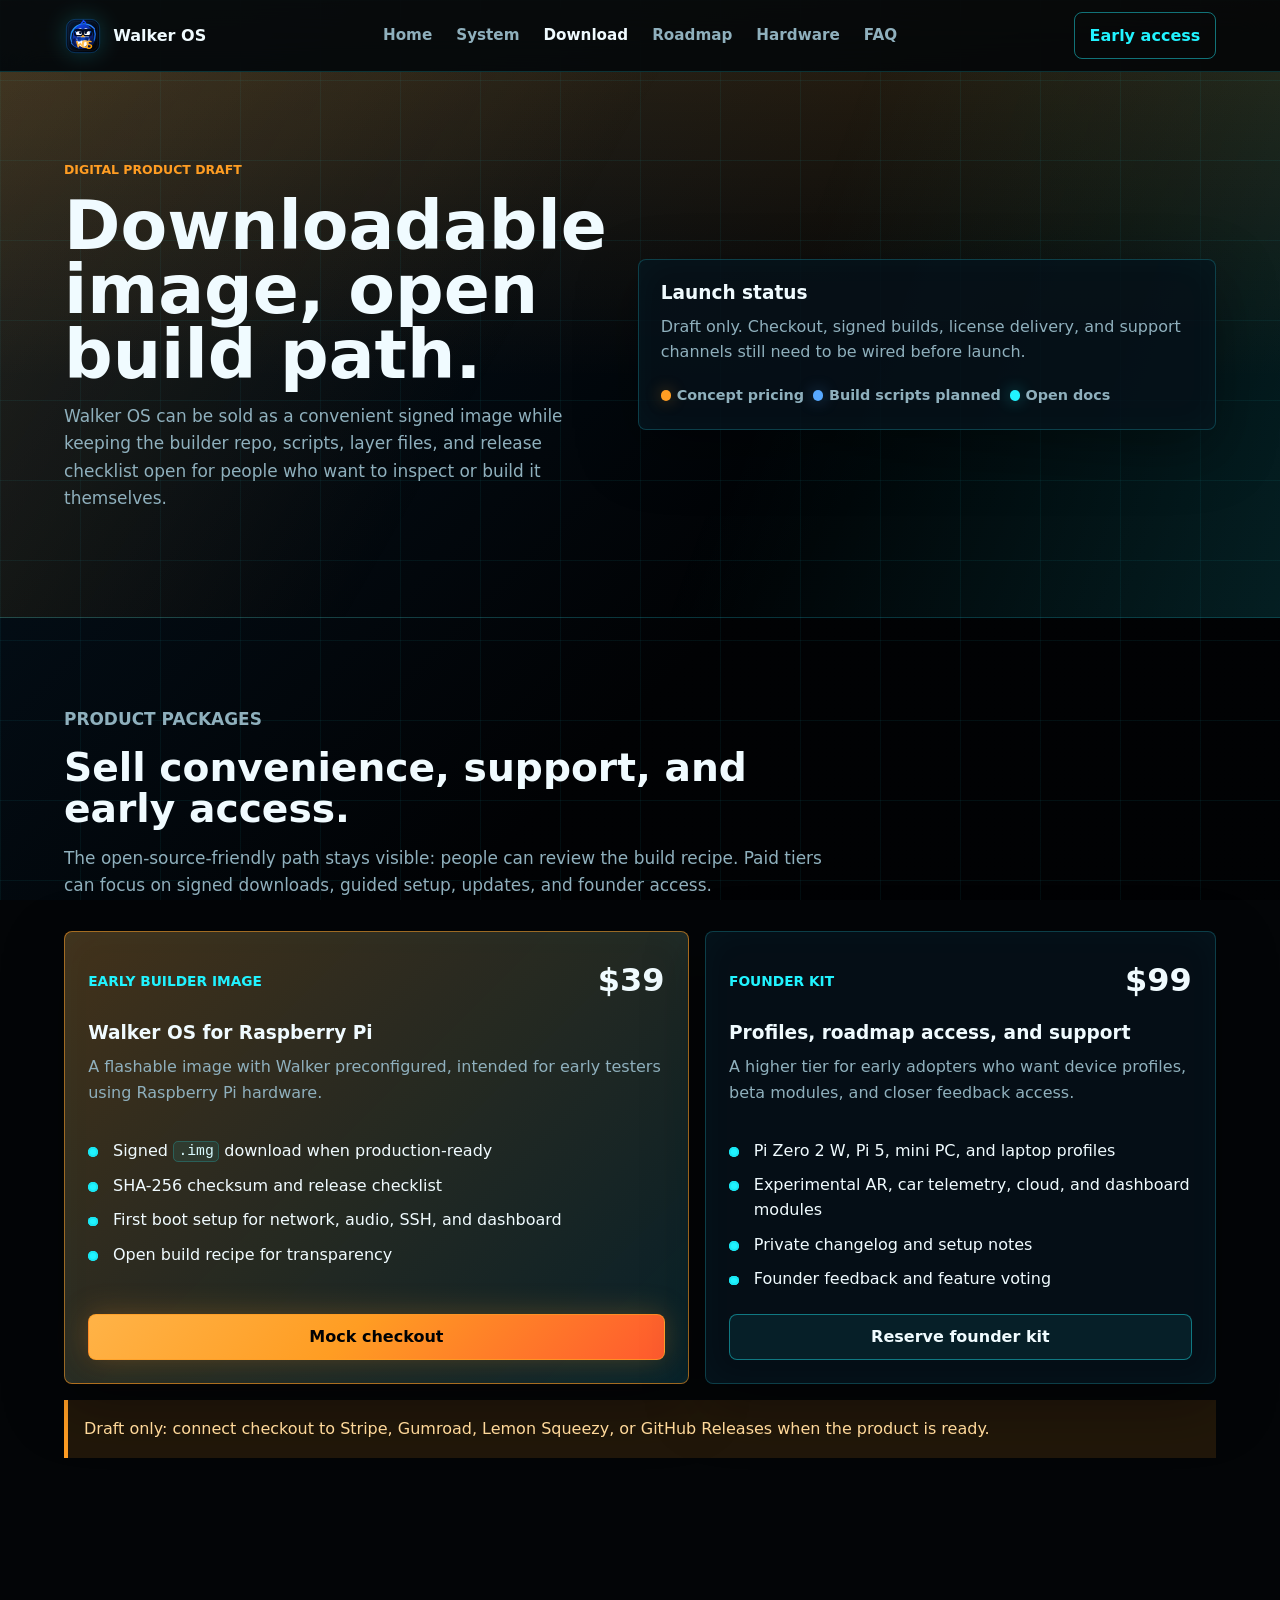
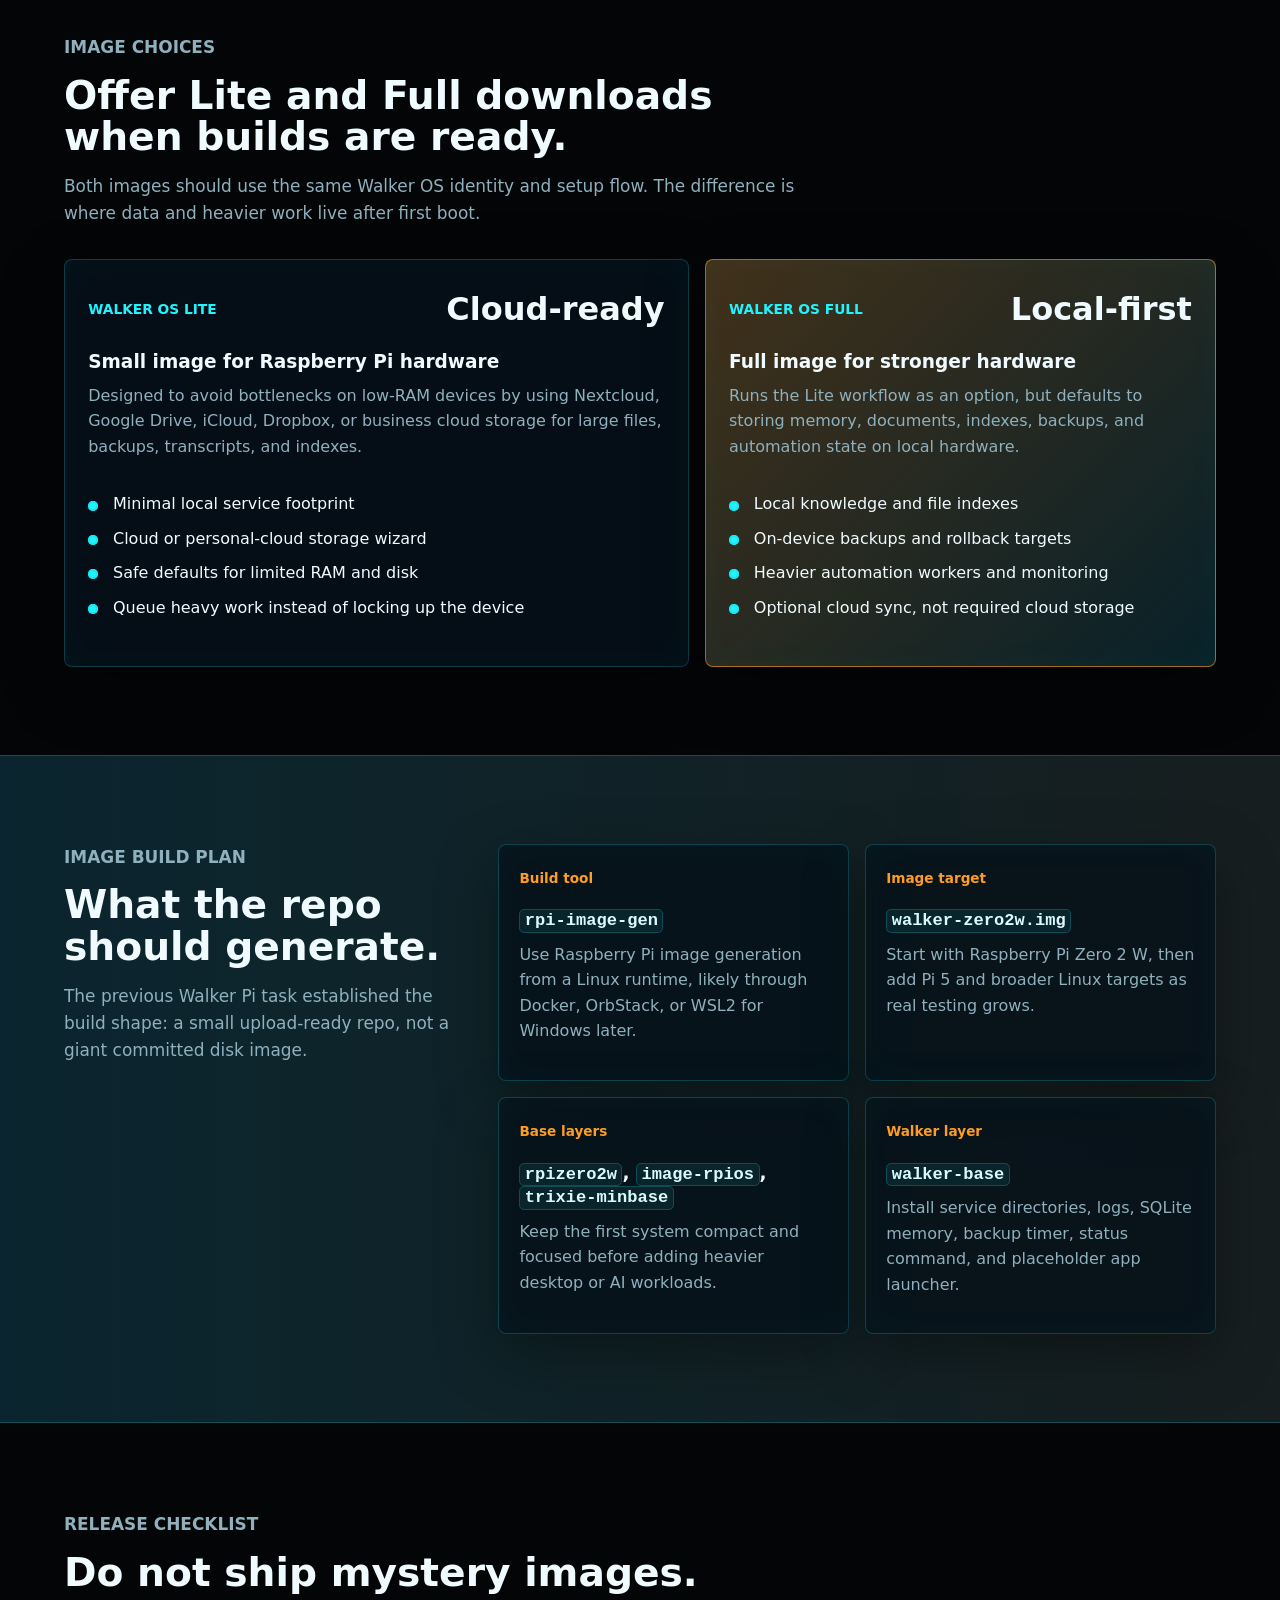
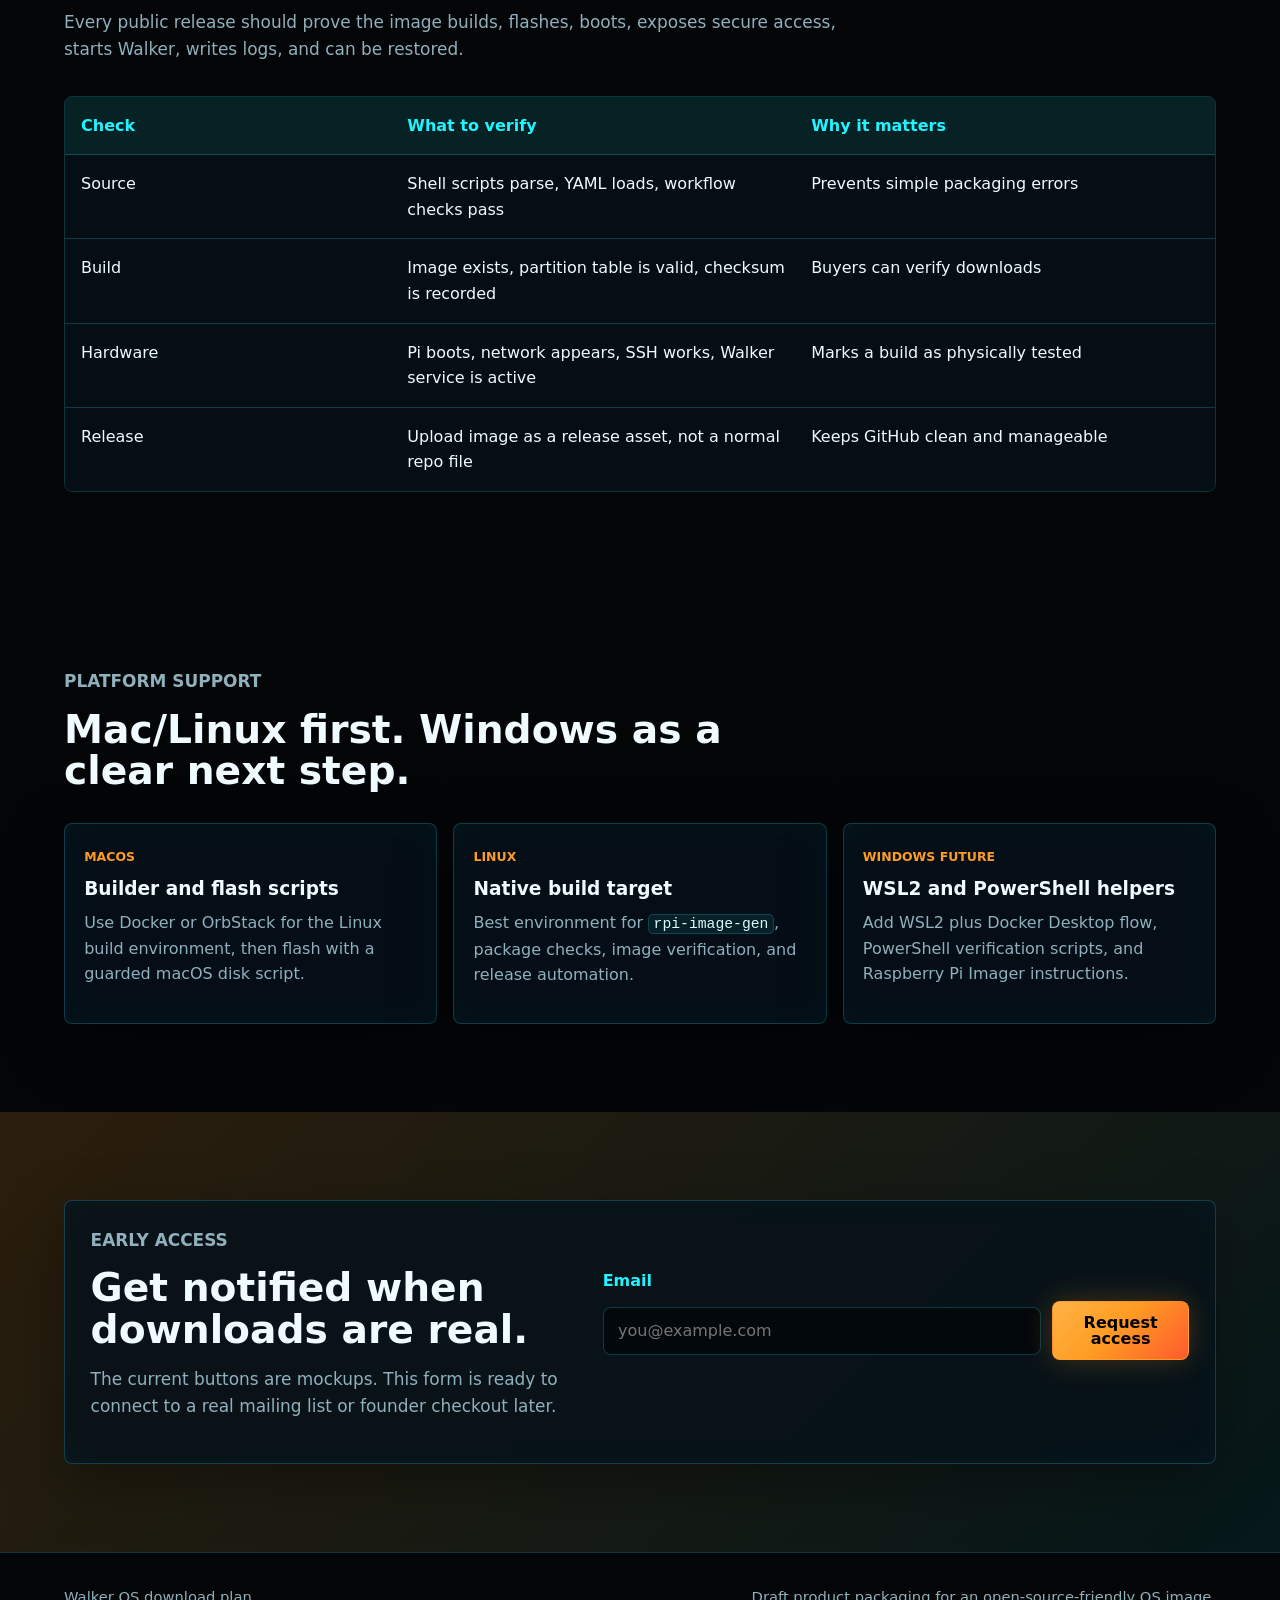
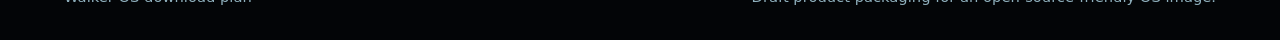
==== download.html @ 1a332204 "Add files via upload" ====
<!doctype html>
<html lang="en">
  <head>
    <meta charset="utf-8">
    <meta name="viewport" content="width=device-width, initial-scale=1">
    <title>Download Walker OS | Image and Release Plan</title>
    <meta
      name="description"
      content="Walker OS download plan for an open-source-friendly Raspberry Pi image with build scripts, checksums, release checklist, and optional paid convenience bundles."
    >
    <link rel="icon" type="image/svg+xml" href="./favicon.svg">
    <link rel="stylesheet" href="./styles.css">
  </head>
  <body>
    <a class="skip-link" href="#main">Skip to content</a>

    <header class="site-header" aria-label="Primary navigation">
      <a class="brand" href="./index.html" aria-label="Walker OS home">
        <img class="brand-icon" src="./assets/wos-icon-core.svg" alt="" aria-hidden="true">
        <span>Walker OS</span>
      </a>
      <nav class="nav-links" aria-label="Site pages">
        <a href="./index.html">Home</a>
        <a href="./system.html">System</a>
        <a class="is-current" href="./download.html">Download</a>
        <a href="./roadmap.html">Roadmap</a>
        <a href="./hardware.html">Hardware</a>
        <a href="./faq.html">FAQ</a>
      </nav>
      <a class="header-action" href="#early-access">Early access</a>
    </header>

    <main id="main">
      <section class="page-hero compact section-band">
        <div>
          <p class="eyebrow">Digital product draft</p>
          <h1>Downloadable image, open build path.</h1>
          <p class="hero-text">
            Walker OS can be sold as a convenient signed image while keeping the builder repo,
            scripts, layer files, and release checklist open for people who want to inspect or build it themselves.
          </p>
        </div>
        <div class="page-panel">
          <h3>Launch status</h3>
          <p>
            Draft only. Checkout, signed builds, license delivery, and support channels still need to be wired before launch.
          </p>
          <div class="page-kicker">
            <span class="status-dot warn">Concept pricing</span>
            <span class="status-dot future">Build scripts planned</span>
            <span class="status-dot">Open docs</span>
          </div>
        </div>
      </section>

      <section class="section">
        <div class="section-heading">
          <p class="eyebrow">Product packages</p>
          <h2>Sell convenience, support, and early access.</h2>
          <p>
            The open-source-friendly path stays visible: people can review the build recipe.
            Paid tiers can focus on signed downloads, guided setup, updates, and founder access.
          </p>
        </div>
        <div class="product-layout">
          <article class="product-card featured">
            <div class="product-topline">
              <span>Early Builder Image</span>
              <strong>$39</strong>
            </div>
            <h3>Walker OS for Raspberry Pi</h3>
            <p>
              A flashable image with Walker preconfigured, intended for early testers using Raspberry Pi hardware.
            </p>
            <ul class="check-list">
              <li>Signed <code>.img</code> download when production-ready</li>
              <li>SHA-256 checksum and release checklist</li>
              <li>First boot setup for network, audio, SSH, and dashboard</li>
              <li>Open build recipe for transparency</li>
            </ul>
            <button class="button button-primary js-checkout" type="button">Mock checkout</button>
          </article>
          <article class="product-card">
            <div class="product-topline">
              <span>Founder Kit</span>
              <strong>$99</strong>
            </div>
            <h3>Profiles, roadmap access, and support</h3>
            <p>
              A higher tier for early adopters who want device profiles, beta modules, and closer feedback access.
            </p>
            <ul class="check-list">
              <li>Pi Zero 2 W, Pi 5, mini PC, and laptop profiles</li>
              <li>Experimental AR, car telemetry, cloud, and dashboard modules</li>
              <li>Private changelog and setup notes</li>
              <li>Founder feedback and feature voting</li>
            </ul>
            <button class="button button-secondary js-checkout" type="button">Reserve founder kit</button>
          </article>
        </div>
        <p class="notice" role="status" id="checkoutStatus">
          Draft only: connect checkout to Stripe, Gumroad, Lemon Squeezy, or GitHub Releases when the product is ready.
        </p>
      </section>

      <section class="section">
        <div class="section-heading">
          <p class="eyebrow">Image choices</p>
          <h2>Offer Lite and Full downloads when builds are ready.</h2>
          <p>
            Both images should use the same Walker OS identity and setup flow. The difference is where data and
            heavier work live after first boot.
          </p>
        </div>
        <div class="product-layout">
          <article class="product-card">
            <div class="product-topline">
              <span>Walker OS Lite</span>
              <strong>Cloud-ready</strong>
            </div>
            <h3>Small image for Raspberry Pi hardware</h3>
            <p>
              Designed to avoid bottlenecks on low-RAM devices by using Nextcloud, Google Drive, iCloud, Dropbox,
              or business cloud storage for large files, backups, transcripts, and indexes.
            </p>
            <ul class="check-list">
              <li>Minimal local service footprint</li>
              <li>Cloud or personal-cloud storage wizard</li>
              <li>Safe defaults for limited RAM and disk</li>
              <li>Queue heavy work instead of locking up the device</li>
            </ul>
          </article>
          <article class="product-card featured">
            <div class="product-topline">
              <span>Walker OS Full</span>
              <strong>Local-first</strong>
            </div>
            <h3>Full image for stronger hardware</h3>
            <p>
              Runs the Lite workflow as an option, but defaults to storing memory, documents, indexes, backups,
              and automation state on local hardware.
            </p>
            <ul class="check-list">
              <li>Local knowledge and file indexes</li>
              <li>On-device backups and rollback targets</li>
              <li>Heavier automation workers and monitoring</li>
              <li>Optional cloud sync, not required cloud storage</li>
            </ul>
          </article>
        </div>
      </section>

      <section class="section section-split">
        <div class="section-heading compact">
          <p class="eyebrow">Image build plan</p>
          <h2>What the repo should generate.</h2>
          <p>
            The previous Walker Pi task established the build shape: a small upload-ready repo,
            not a giant committed disk image.
          </p>
        </div>
        <div class="feature-grid">
          <article class="feature-card">
            <span class="feature-number">Build tool</span>
            <h3><code>rpi-image-gen</code></h3>
            <p>Use Raspberry Pi image generation from a Linux runtime, likely through Docker, OrbStack, or WSL2 for Windows later.</p>
          </article>
          <article class="feature-card">
            <span class="feature-number">Image target</span>
            <h3><code>walker-zero2w.img</code></h3>
            <p>Start with Raspberry Pi Zero 2 W, then add Pi 5 and broader Linux targets as real testing grows.</p>
          </article>
          <article class="feature-card">
            <span class="feature-number">Base layers</span>
            <h3><code>rpizero2w</code>, <code>image-rpios</code>, <code>trixie-minbase</code></h3>
            <p>Keep the first system compact and focused before adding heavier desktop or AI workloads.</p>
          </article>
          <article class="feature-card">
            <span class="feature-number">Walker layer</span>
            <h3><code>walker-base</code></h3>
            <p>Install service directories, logs, SQLite memory, backup timer, status command, and placeholder app launcher.</p>
          </article>
        </div>
      </section>

      <section class="section">
        <div class="section-heading">
          <p class="eyebrow">Release checklist</p>
          <h2>Do not ship mystery images.</h2>
          <p>
            Every public release should prove the image builds, flashes, boots, exposes secure access,
            starts Walker, writes logs, and can be restored.
          </p>
        </div>
        <div class="comparison-table" aria-label="Release readiness checklist">
          <div class="comparison-row header">
            <span>Check</span>
            <span>What to verify</span>
            <span>Why it matters</span>
          </div>
          <div class="comparison-row">
            <span>Source</span>
            <span>Shell scripts parse, YAML loads, workflow checks pass</span>
            <span>Prevents simple packaging errors</span>
          </div>
          <div class="comparison-row">
            <span>Build</span>
            <span>Image exists, partition table is valid, checksum is recorded</span>
            <span>Buyers can verify downloads</span>
          </div>
          <div class="comparison-row">
            <span>Hardware</span>
            <span>Pi boots, network appears, SSH works, Walker service is active</span>
            <span>Marks a build as physically tested</span>
          </div>
          <div class="comparison-row">
            <span>Release</span>
            <span>Upload image as a release asset, not a normal repo file</span>
            <span>Keeps GitHub clean and manageable</span>
          </div>
        </div>
      </section>

      <section class="section">
        <div class="section-heading">
          <p class="eyebrow">Platform support</p>
          <h2>Mac/Linux first. Windows as a clear next step.</h2>
        </div>
        <div class="three-column">
          <article class="data-card">
            <span class="meta">macOS</span>
            <h3>Builder and flash scripts</h3>
            <p>Use Docker or OrbStack for the Linux build environment, then flash with a guarded macOS disk script.</p>
          </article>
          <article class="data-card">
            <span class="meta">Linux</span>
            <h3>Native build target</h3>
            <p>Best environment for <code>rpi-image-gen</code>, package checks, image verification, and release automation.</p>
          </article>
          <article class="data-card">
            <span class="meta">Windows future</span>
            <h3>WSL2 and PowerShell helpers</h3>
            <p>Add WSL2 plus Docker Desktop flow, PowerShell verification scripts, and Raspberry Pi Imager instructions.</p>
          </article>
        </div>
      </section>

      <section id="early-access" class="section signup-section">
        <div class="signup-panel">
          <div>
            <p class="eyebrow">Early access</p>
            <h2>Get notified when downloads are real.</h2>
            <p>
              The current buttons are mockups. This form is ready to connect to a real mailing list or founder checkout later.
            </p>
          </div>
          <form class="signup-form" id="signupForm">
            <label for="email">Email</label>
            <div class="form-row">
              <input id="email" name="email" type="email" placeholder="you@example.com" autocomplete="email" required>
              <button class="button button-primary" type="submit">Request access</button>
            </div>
            <p class="form-status" id="formStatus" role="status"></p>
          </form>
        </div>
      </section>
    </main>

    <footer class="site-footer">
      <span>Walker OS download plan</span>
      <span>Draft product packaging for an open-source-friendly OS image.</span>
    </footer>

    <script src="./script.js"></script>
  </body>
</html>
---- styles.css ----
:root {
  --ink: #f0fbff;
  --muted: #8fb0bd;
  --paper: #030507;
  --panel: #07111a;
  --panel-strong: #0b1b25;
  --line: rgba(37, 232, 255, 0.22);
  --forest: #18e6f3;
  --mint: #21f3ff;
  --amber: #ff9d23;
  --coral: #ff5a2e;
  --blue: #57a8ff;
  --void: #010204;
  --shadow: 0 24px 90px rgba(0, 0, 0, 0.55);
  --radius: 8px;
  color-scheme: dark;
}

* {
  box-sizing: border-box;
}

html {
  scroll-behavior: smooth;
}

body {
  margin: 0;
  background: var(--paper);
  color: var(--ink);
  font-family:
    Inter, ui-sans-serif, system-ui, -apple-system, BlinkMacSystemFont, "Segoe UI",
    sans-serif;
  font-size: 16px;
  line-height: 1.6;
}

body::before {
  content: "";
  position: fixed;
  inset: 0;
  z-index: 0;
  pointer-events: none;
  background-image:
    linear-gradient(rgba(33, 243, 255, 0.06) 1px, transparent 1px),
    linear-gradient(90deg, rgba(33, 243, 255, 0.05) 1px, transparent 1px),
    linear-gradient(180deg, rgba(255, 157, 35, 0.16), transparent 42%),
    linear-gradient(135deg, rgba(5, 23, 37, 0.92), rgba(1, 2, 4, 0.98) 62%);
  background-size: 80px 80px, 80px 80px, auto, auto;
}

.site-header,
main,
.site-footer {
  position: relative;
  z-index: 1;
}

img {
  display: block;
  max-width: 100%;
}

a {
  color: inherit;
  text-decoration: none;
}

button,
input {
  font: inherit;
}

code {
  border: 1px solid rgba(33, 243, 255, 0.2);
  border-radius: 5px;
  padding: 0.08rem 0.28rem;
  background: rgba(33, 243, 255, 0.07);
  color: #d9fbff;
  font-family: "SFMono-Regular", Consolas, "Liberation Mono", monospace;
  font-size: 0.92em;
}

.skip-link {
  position: absolute;
  left: 1rem;
  top: -4rem;
  z-index: 10;
  background: var(--amber);
  color: var(--void);
  padding: 0.7rem 1rem;
  border-radius: var(--radius);
}

.skip-link:focus {
  top: 1rem;
}

.site-header {
  position: sticky;
  top: 0;
  z-index: 5;
  display: flex;
  align-items: center;
  justify-content: space-between;
  gap: 1rem;
  min-height: 72px;
  padding: 0 5vw;
  border-bottom: 1px solid rgba(33, 243, 255, 0.18);
  background: rgba(1, 5, 9, 0.82);
  backdrop-filter: blur(18px);
}

.brand,
.nav-links,
.hero-actions,
.form-row {
  display: flex;
  align-items: center;
}

.brand {
  gap: 0.7rem;
  font-weight: 800;
}

.brand-icon {
  display: block;
  width: 38px;
  height: 38px;
  object-fit: contain;
  filter: drop-shadow(0 0 12px rgba(33, 243, 255, 0.22));
}

.logo-showcase {
  display: grid;
  grid-template-columns: repeat(4, minmax(0, 1fr));
  gap: 1rem;
}

.logo-showcase.single {
  grid-template-columns: minmax(0, 1fr);
  max-width: 460px;
  margin-inline: auto;
}

.logo-option {
  display: grid;
  gap: 0.9rem;
  justify-items: center;
  padding: 1.2rem;
  text-align: center;
  background:
    radial-gradient(circle at 50% 0%, rgba(36, 244, 255, 0.12), transparent 42%),
    linear-gradient(145deg, rgba(4, 13, 22, 0.92), rgba(3, 6, 10, 0.82));
}

.logo-option img {
  width: min(100%, 126px);
  aspect-ratio: 1;
  object-fit: contain;
  border-radius: 28px;
  filter: drop-shadow(0 18px 28px rgba(0, 0, 0, 0.42)) drop-shadow(0 0 18px rgba(36, 244, 255, 0.16));
}

.featured-logo img {
  width: min(100%, 236px);
}

.featured-logo .button {
  margin-top: 0.85rem;
}

.logo-option strong {
  display: block;
}

.logo-option p {
  margin-bottom: 0;
  color: var(--muted);
  font-size: 0.94rem;
}

.asset-downloads {
  display: grid;
  grid-template-columns: repeat(5, minmax(0, 1fr));
  gap: 0.75rem;
}

.asset-link {
  border: 1px solid rgba(33, 243, 255, 0.22);
  border-radius: 8px;
  padding: 0.85rem;
  color: var(--text);
  background: rgba(3, 12, 20, 0.78);
  font-weight: 800;
  text-align: center;
  transition: border-color 160ms ease, color 160ms ease, transform 160ms ease;
}

.asset-link:hover {
  border-color: rgba(255, 157, 35, 0.58);
  color: var(--amber);
  transform: translateY(-2px);
}

.nav-links {
  gap: 1.5rem;
  color: var(--muted);
  font-size: 0.95rem;
  font-weight: 700;
}

.nav-links a,
.header-action {
  transition: color 160ms ease, border-color 160ms ease, background 160ms ease;
}

.nav-links a:hover {
  color: var(--ink);
}

.nav-links a.is-current {
  color: var(--ink);
}

.header-action {
  border: 1px solid rgba(33, 243, 255, 0.45);
  border-radius: var(--radius);
  color: var(--mint);
  padding: 0.62rem 0.92rem;
  font-weight: 800;
}

.header-action:hover {
  background: rgba(33, 243, 255, 0.12);
  color: var(--ink);
}

.section,
.section-band {
  padding: 5.5rem 5vw;
}

.hero {
  display: grid;
  grid-template-columns: minmax(0, 0.95fr) minmax(360px, 1.05fr);
  gap: 4vw;
  align-items: center;
  min-height: calc(100vh - 72px);
  border-bottom: 1px solid var(--line);
  background:
    linear-gradient(110deg, rgba(255, 157, 35, 0.16), transparent 40%),
    linear-gradient(290deg, rgba(33, 243, 255, 0.14), transparent 38%);
}

.eyebrow {
  margin: 0 0 0.85rem;
  color: var(--amber);
  font-size: 0.78rem;
  font-weight: 900;
  text-transform: uppercase;
}

h1,
h2,
h3,
p {
  margin-top: 0;
}

h1 {
  margin-bottom: 1rem;
  font-size: 4.25rem;
  line-height: 0.95;
}

h2 {
  margin-bottom: 1rem;
  font-size: 2.45rem;
  line-height: 1.05;
}

h3 {
  margin-bottom: 0.6rem;
  font-size: 1.16rem;
  line-height: 1.2;
}

.hero-text,
.section-heading p,
.safety-copy p,
.signup-panel p,
.faq-list p {
  color: var(--muted);
  font-size: 1.06rem;
}

.hero-text {
  max-width: 700px;
}

.hero-actions {
  flex-wrap: wrap;
  gap: 0.85rem;
  margin: 2rem 0;
}

.button {
  display: inline-flex;
  align-items: center;
  justify-content: center;
  min-height: 46px;
  border: 1px solid transparent;
  border-radius: var(--radius);
  padding: 0.78rem 1.05rem;
  cursor: pointer;
  font-weight: 850;
  line-height: 1;
}

.button-primary {
  border-color: rgba(255, 157, 35, 0.7);
  background: linear-gradient(135deg, #ffb347, var(--amber) 45%, #ff5a2e);
  color: var(--void);
  box-shadow: 0 0 30px rgba(255, 157, 35, 0.25);
}

.button-primary:hover {
  background: linear-gradient(135deg, #ffd18a, #ffa332 45%, #ff7048);
}

.button-secondary {
  border-color: rgba(33, 243, 255, 0.42);
  background: rgba(33, 243, 255, 0.08);
  color: var(--ink);
}

.button-secondary:hover {
  border-color: var(--mint);
  background: rgba(33, 243, 255, 0.14);
}

.hero-stats {
  display: grid;
  grid-template-columns: repeat(3, minmax(0, 1fr));
  max-width: 720px;
  margin: 0;
  border: 1px solid var(--line);
  border-radius: var(--radius);
  background: rgba(7, 17, 26, 0.76);
  box-shadow: inset 0 0 36px rgba(33, 243, 255, 0.04);
}

.hero-stats div {
  padding: 1rem;
}

.hero-stats div + div {
  border-left: 1px solid var(--line);
}

.hero-stats dt {
  color: var(--muted);
  font-size: 0.78rem;
  font-weight: 800;
}

.hero-stats dd {
  margin: 0.2rem 0 0;
  font-weight: 850;
}

.console {
  position: relative;
  isolation: isolate;
  border: 1px solid rgba(33, 243, 255, 0.32);
  border-radius: var(--radius);
  background: #020509;
  box-shadow: var(--shadow);
  color: var(--ink);
  overflow: hidden;
}

.console::before {
  content: "";
  position: absolute;
  right: -92px;
  top: -86px;
  z-index: -1;
  width: 280px;
  aspect-ratio: 1;
  border-radius: 50%;
  background:
    conic-gradient(from 18deg, transparent 0 18%, rgba(255, 157, 35, 0.78) 20% 24%, transparent 27% 48%, rgba(33, 243, 255, 0.62) 51% 54%, transparent 58% 100%);
  filter: drop-shadow(0 0 22px rgba(255, 157, 35, 0.45));
  opacity: 0.75;
}

.console-bar {
  display: flex;
  align-items: center;
  gap: 0.52rem;
  min-height: 46px;
  padding: 0 1rem;
  border-bottom: 1px solid rgba(33, 243, 255, 0.16);
  background: #050b11;
}

.console-bar span {
  width: 0.68rem;
  height: 0.68rem;
  border-radius: 50%;
  background: var(--coral);
}

.console-bar span:nth-child(2) {
  background: var(--amber);
}

.console-bar span:nth-child(3) {
  background: var(--mint);
}

.console-bar strong {
  margin-left: auto;
  color: var(--muted);
  font-size: 0.83rem;
}

.console-grid {
  display: grid;
  grid-template-columns: repeat(2, minmax(0, 1fr));
  gap: 1px;
  background: rgba(33, 243, 255, 0.11);
}

.status-panel,
.terminal-panel {
  min-height: 170px;
  padding: 1.2rem;
  background: rgba(7, 17, 26, 0.94);
}

.status-live {
  background:
    linear-gradient(135deg, rgba(255, 157, 35, 0.22), rgba(33, 243, 255, 0.08)),
    rgba(7, 17, 26, 0.94);
}

.status-label {
  display: inline-flex;
  margin-bottom: 0.75rem;
  color: var(--mint);
  font-size: 0.76rem;
  font-weight: 900;
  text-transform: uppercase;
}

.status-panel strong {
  display: block;
  margin-bottom: 0.4rem;
}

.status-panel p {
  margin-bottom: 0;
  color: var(--muted);
  font-size: 0.94rem;
}

.terminal-panel {
  display: grid;
  align-content: start;
  gap: 0.62rem;
  grid-column: span 2;
  font-family: "SFMono-Regular", Consolas, "Liberation Mono", monospace;
}

.terminal-panel code {
  color: #d9fbff;
  white-space: normal;
}

.section-heading {
  max-width: 780px;
  margin-bottom: 2rem;
}

.section-heading.compact {
  max-width: 620px;
}

.product-layout,
.feature-grid,
.safety-grid {
  display: grid;
  gap: 1rem;
}

.product-layout {
  grid-template-columns: minmax(0, 1.1fr) minmax(280px, 0.9fr);
  align-items: stretch;
}

.product-card,
.feature-card,
.safety-grid article,
.diagram-card,
.hardware-table,
.signup-panel,
.roadmap-panel,
.faq-list details,
.hud-card,
.data-card,
.phase-card,
.capability-card,
.page-panel {
  border: 1px solid var(--line);
  border-radius: var(--radius);
  background: rgba(7, 17, 26, 0.84);
  box-shadow: 0 20px 60px rgba(0, 0, 0, 0.34), inset 0 0 36px rgba(33, 243, 255, 0.03);
}

.product-card {
  display: flex;
  flex-direction: column;
  padding: 1.45rem;
}

.product-card.featured {
  border-color: rgba(255, 157, 35, 0.58);
  background:
    linear-gradient(135deg, rgba(255, 157, 35, 0.24), rgba(33, 243, 255, 0.08)),
    rgba(7, 17, 26, 0.92);
}

.product-topline {
  display: flex;
  align-items: center;
  justify-content: space-between;
  gap: 1rem;
  margin-bottom: 1rem;
  font-weight: 900;
}

.product-topline span {
  color: var(--mint);
  font-size: 0.86rem;
  text-transform: uppercase;
}

.product-topline strong {
  font-size: 2rem;
}

.check-list {
  display: grid;
  gap: 0.55rem;
  margin: 1rem 0 1.4rem;
  padding: 0;
  list-style: none;
}

.check-list li {
  position: relative;
  padding-left: 1.55rem;
}

.check-list li::before {
  content: "";
  position: absolute;
  left: 0;
  top: 0.58rem;
  width: 0.62rem;
  height: 0.62rem;
  border-radius: 50%;
  background: var(--mint);
  box-shadow: inset 0 0 0 2px var(--forest);
}

.product-card .button {
  margin-top: auto;
}

.notice {
  margin: 1rem 0 0;
  padding: 1rem;
  border-left: 4px solid var(--amber);
  background: rgba(255, 157, 35, 0.12);
  color: #ffd99a;
}

.section-split {
  display: grid;
  grid-template-columns: minmax(260px, 0.7fr) minmax(0, 1.3fr);
  gap: 3rem;
  align-items: start;
  background:
    linear-gradient(90deg, rgba(33, 243, 255, 0.07), rgba(255, 157, 35, 0.06)),
    rgba(11, 27, 37, 0.82);
  border-block: 1px solid var(--line);
}

.feature-grid {
  grid-template-columns: repeat(2, minmax(0, 1fr));
}

.feature-card {
  padding: 1.25rem;
}

.feature-number {
  display: inline-block;
  margin-bottom: 1.2rem;
  color: var(--amber);
  font-size: 0.85rem;
  font-weight: 900;
}

.feature-card p,
.product-card p,
.safety-grid p {
  color: var(--muted);
}

.roadmap-section {
  background:
    linear-gradient(90deg, rgba(87, 168, 255, 0.12), rgba(255, 157, 35, 0.08)),
    rgba(3, 5, 7, 0.88);
}

.roadmap-tabs {
  display: flex;
  flex-wrap: wrap;
  gap: 0.6rem;
  margin-bottom: 1rem;
}

.tab-button {
  min-height: 42px;
  border: 1px solid var(--line);
  border-radius: var(--radius);
  background: rgba(7, 17, 26, 0.76);
  color: var(--muted);
  padding: 0.58rem 0.9rem;
  cursor: pointer;
  font-weight: 850;
}

.tab-button.is-active,
.tab-button:hover {
  border-color: rgba(255, 157, 35, 0.82);
  background: rgba(255, 157, 35, 0.16);
  color: var(--ink);
  box-shadow: 0 0 24px rgba(255, 157, 35, 0.16);
}

.roadmap-panel {
  display: grid;
  grid-template-columns: minmax(0, 0.9fr) minmax(280px, 1.1fr);
  gap: 2rem;
  padding: 1.5rem;
}

.roadmap-copy span {
  display: inline-block;
  margin-bottom: 1rem;
  color: var(--blue);
  font-weight: 900;
}

.roadmap-copy p {
  color: var(--muted);
}

.roadmap-list {
  display: grid;
  gap: 0.8rem;
  align-content: start;
  margin: 0;
  padding: 0;
  list-style: none;
}

.roadmap-list li {
  padding: 0.9rem 1rem;
  border: 1px solid var(--line);
  border-radius: var(--radius);
  background: rgba(1, 2, 4, 0.48);
  font-weight: 750;
}

.hardware-layout {
  display: grid;
  grid-template-columns: minmax(280px, 0.75fr) minmax(0, 1.25fr);
  gap: 1rem;
  align-items: stretch;
}

.diagram-card {
  display: grid;
  place-items: center;
  min-height: 320px;
  padding: 1.1rem;
  background:
    linear-gradient(135deg, rgba(255, 157, 35, 0.09), rgba(33, 243, 255, 0.12)),
    #020509;
}

.hardware-table {
  overflow: hidden;
}

.table-row {
  display: grid;
  grid-template-columns: 0.8fr 1fr 0.9fr;
  gap: 1rem;
  padding: 1rem;
  border-bottom: 1px solid var(--line);
}

.table-row:last-child {
  border-bottom: 0;
}

.table-head {
  background: rgba(33, 243, 255, 0.12);
  color: var(--mint);
  font-weight: 900;
}

.table-row span {
  min-width: 0;
}

.safety-section {
  display: grid;
  grid-template-columns: minmax(260px, 0.85fr) minmax(0, 1.15fr);
  gap: 3rem;
  background:
    linear-gradient(135deg, rgba(255, 90, 46, 0.13), transparent 45%),
    #030507;
  color: var(--ink);
}

.safety-section .eyebrow {
  color: var(--mint);
}

.safety-copy p,
.safety-grid p {
  color: #bccbc1;
}

.safety-grid {
  grid-template-columns: repeat(3, minmax(0, 1fr));
}

.safety-grid article {
  background: rgba(7, 17, 26, 0.72);
  border-color: rgba(255, 157, 35, 0.18);
  box-shadow: none;
  padding: 1.2rem;
}

.signup-section {
  background:
    linear-gradient(135deg, rgba(255, 157, 35, 0.16), rgba(33, 243, 255, 0.08)),
    var(--paper);
}

.signup-panel {
  display: grid;
  grid-template-columns: minmax(0, 0.9fr) minmax(300px, 1.1fr);
  gap: 2rem;
  align-items: center;
  padding: 1.6rem;
}

.signup-form label {
  display: block;
  margin-bottom: 0.45rem;
  color: var(--mint);
  font-weight: 900;
}

.form-row {
  gap: 0.7rem;
}

.form-row input {
  width: 100%;
  min-height: 48px;
  border: 1px solid var(--line);
  border-radius: var(--radius);
  padding: 0 0.9rem;
  background: rgba(1, 2, 4, 0.56);
  color: var(--ink);
}

.form-row input:focus,
.tab-button:focus,
.button:focus,
.header-action:focus,
.nav-links a:focus {
  outline: 3px solid rgba(33, 243, 255, 0.32);
  outline-offset: 3px;
}

.form-status {
  min-height: 1.5rem;
  margin: 0.7rem 0 0;
  color: var(--amber);
  font-weight: 800;
}

.faq-list {
  display: grid;
  gap: 0.8rem;
}

.faq-list details {
  padding: 1rem 1.1rem;
}

.faq-list summary {
  cursor: pointer;
  font-weight: 900;
}

.faq-list p {
  margin: 0.8rem 0 0;
}

.site-footer {
  display: flex;
  justify-content: space-between;
  gap: 1rem;
  padding: 2rem 5vw;
  border-top: 1px solid var(--line);
  color: var(--muted);
  font-size: 0.92rem;
}

.page-hero {
  display: grid;
  grid-template-columns: minmax(0, 0.95fr) minmax(360px, 1.05fr);
  gap: 4vw;
  align-items: center;
  min-height: 520px;
  border-bottom: 1px solid var(--line);
  background:
    linear-gradient(120deg, rgba(255, 157, 35, 0.13), transparent 42%),
    linear-gradient(290deg, rgba(33, 243, 255, 0.12), transparent 42%);
}

.page-hero.compact {
  min-height: 380px;
}

.page-kicker {
  display: flex;
  flex-wrap: wrap;
  gap: 0.55rem;
  margin: 1.2rem 0 0;
}

.pill {
  display: inline-flex;
  align-items: center;
  min-height: 32px;
  border: 1px solid rgba(33, 243, 255, 0.28);
  border-radius: 999px;
  padding: 0.34rem 0.68rem;
  background: rgba(33, 243, 255, 0.06);
  color: var(--ink);
  font-size: 0.84rem;
  font-weight: 800;
}

.pill.amber {
  border-color: rgba(255, 157, 35, 0.45);
  background: rgba(255, 157, 35, 0.11);
  color: #ffd79b;
}

.page-panel {
  padding: 1.35rem;
}

.hud-card {
  padding: 1.25rem;
}

.hud-card h3,
.data-card h3,
.phase-card h3,
.capability-card h3,
.page-panel h3 {
  color: var(--ink);
}

.hud-card p,
.data-card p,
.phase-card p,
.capability-card p,
.page-panel p {
  color: var(--muted);
}

.hud-card strong {
  color: var(--amber);
}

.content-grid,
.metric-grid,
.capability-grid,
.phase-grid,
.two-column,
.three-column,
.workflow-grid {
  display: grid;
  gap: 1rem;
}

.content-grid {
  grid-template-columns: repeat(4, minmax(0, 1fr));
}

.metric-grid {
  grid-template-columns: repeat(3, minmax(0, 1fr));
}

.capability-grid {
  grid-template-columns: repeat(3, minmax(0, 1fr));
}

.phase-grid {
  grid-template-columns: repeat(2, minmax(0, 1fr));
}

.two-column {
  grid-template-columns: repeat(2, minmax(0, 1fr));
}

.three-column {
  grid-template-columns: repeat(3, minmax(0, 1fr));
}

.data-card,
.phase-card,
.capability-card {
  padding: 1.2rem;
}

.data-card .meta,
.phase-card .meta,
.capability-card .meta {
  display: inline-block;
  margin-bottom: 0.7rem;
  color: var(--amber);
  font-size: 0.78rem;
  font-weight: 900;
  text-transform: uppercase;
}

.numbered-list,
.plain-list,
.signal-list {
  display: grid;
  gap: 0.55rem;
  margin: 0;
  padding: 0;
  list-style: none;
}

.numbered-list {
  counter-reset: walker-step;
}

.numbered-list li,
.signal-list li {
  position: relative;
  padding-left: 1.65rem;
}

.numbered-list li::before {
  counter-increment: walker-step;
  content: counter(walker-step);
  position: absolute;
  left: 0;
  top: 0.05rem;
  display: inline-grid;
  place-items: center;
  width: 1.1rem;
  height: 1.1rem;
  border: 1px solid rgba(255, 157, 35, 0.55);
  border-radius: 50%;
  color: var(--amber);
  font-size: 0.68rem;
  font-weight: 900;
}

.signal-list li::before {
  content: "";
  position: absolute;
  left: 0;
  top: 0.55rem;
  width: 0.62rem;
  height: 0.62rem;
  border-radius: 50%;
  background: var(--mint);
  box-shadow: 0 0 14px rgba(33, 243, 255, 0.42);
}

.plain-list li {
  color: var(--muted);
}

.blueprint-shell {
  border: 1px solid rgba(33, 243, 255, 0.28);
  border-radius: var(--radius);
  background:
    linear-gradient(135deg, rgba(33, 243, 255, 0.08), rgba(255, 157, 35, 0.08)),
    rgba(1, 2, 4, 0.58);
  overflow: hidden;
}

.blueprint-header {
  display: flex;
  align-items: center;
  justify-content: space-between;
  gap: 1rem;
  padding: 1rem 1.2rem;
  border-bottom: 1px solid rgba(33, 243, 255, 0.2);
  color: var(--mint);
  font-weight: 900;
}

.blueprint-body {
  display: grid;
  gap: 1px;
  grid-template-columns: repeat(2, minmax(0, 1fr));
  background: rgba(33, 243, 255, 0.12);
}

.blueprint-node {
  min-height: 135px;
  padding: 1rem;
  background: rgba(7, 17, 26, 0.95);
}

.blueprint-node h3 {
  color: var(--amber);
}

.blueprint-node p {
  margin-bottom: 0;
  color: var(--muted);
}

.workflow-strip {
  display: grid;
  grid-template-columns: repeat(6, minmax(0, 1fr));
  gap: 1px;
  border: 1px solid var(--line);
  border-radius: var(--radius);
  background: rgba(33, 243, 255, 0.15);
  overflow: hidden;
}

.workflow-step {
  min-height: 120px;
  padding: 1rem;
  background: rgba(7, 17, 26, 0.93);
}

.workflow-step span {
  display: block;
  margin-bottom: 0.55rem;
  color: var(--amber);
  font-size: 0.75rem;
  font-weight: 900;
  text-transform: uppercase;
}

.workflow-step p {
  margin-bottom: 0;
  color: var(--muted);
  font-size: 0.94rem;
}

.comparison-table {
  border: 1px solid var(--line);
  border-radius: var(--radius);
  overflow: hidden;
}

.comparison-row {
  display: grid;
  grid-template-columns: 0.8fr 1fr 1fr;
  gap: 1rem;
  padding: 1rem;
  border-bottom: 1px solid var(--line);
  background: rgba(7, 17, 26, 0.78);
}

.comparison-row:last-child {
  border-bottom: 0;
}

.comparison-row.header {
  background: rgba(33, 243, 255, 0.12);
  color: var(--mint);
  font-weight: 900;
}

.price-note {
  color: var(--muted);
  font-size: 0.94rem;
}

.source-callout {
  display: grid;
  grid-template-columns: minmax(0, 0.9fr) minmax(300px, 1.1fr);
  gap: 1.5rem;
  align-items: start;
  border: 1px solid rgba(255, 157, 35, 0.32);
  border-radius: var(--radius);
  padding: 1.35rem;
  background:
    linear-gradient(135deg, rgba(255, 157, 35, 0.11), rgba(33, 243, 255, 0.05)),
    rgba(7, 17, 26, 0.86);
}

.source-callout p {
  color: var(--muted);
}

.status-dot {
  display: inline-flex;
  align-items: center;
  gap: 0.35rem;
  color: var(--muted);
  font-size: 0.9rem;
  font-weight: 850;
}

.status-dot::before {
  content: "";
  width: 0.65rem;
  height: 0.65rem;
  border-radius: 50%;
  background: var(--mint);
  box-shadow: 0 0 16px rgba(33, 243, 255, 0.4);
}

.status-dot.warn::before {
  background: var(--amber);
  box-shadow: 0 0 16px rgba(255, 157, 35, 0.4);
}

.status-dot.future::before {
  background: var(--blue);
  box-shadow: 0 0 16px rgba(87, 168, 255, 0.4);
}

.center-heading {
  max-width: 820px;
  margin-inline: auto;
  text-align: center;
}

@media (max-width: 980px) {
  .hero,
  .page-hero,
  .product-layout,
  .section-split,
  .roadmap-panel,
  .hardware-layout,
  .safety-section,
  .signup-panel,
  .source-callout {
    grid-template-columns: 1fr;
  }

  .hero {
    min-height: auto;
  }

  .safety-grid,
  .content-grid,
  .metric-grid,
  .capability-grid,
  .phase-grid,
  .two-column,
  .three-column,
  .logo-showcase,
  .asset-downloads,
  .workflow-strip {
    grid-template-columns: 1fr;
  }
}

@media (max-width: 760px) {
  .site-header {
    position: static;
    flex-wrap: wrap;
    padding-block: 1rem;
  }

  .nav-links {
    order: 3;
    width: 100%;
    justify-content: space-between;
    gap: 0.75rem;
  }

  .header-action {
    margin-left: auto;
  }

  .section,
  .section-band {
    padding: 4rem 1rem;
  }

  h1 {
    font-size: 3rem;
  }

  h2 {
    font-size: 2rem;
  }

  .hero-stats,
  .feature-grid,
  .console-grid,
  .table-row,
  .form-row,
  .blueprint-body,
  .comparison-row {
    grid-template-columns: 1fr;
  }

  .hero-stats div + div {
    border-top: 1px solid var(--line);
    border-left: 0;
  }

  .terminal-panel {
    grid-column: auto;
  }

  .form-row {
    display: grid;
  }

  .site-footer {
    flex-direction: column;
  }
}

@media (max-width: 440px) {
  .brand {
    width: 100%;
  }

  .header-action {
    width: 100%;
    justify-content: center;
  }

  .nav-links {
    overflow-x: auto;
    justify-content: flex-start;
    padding-bottom: 0.2rem;
  }

  h1 {
    font-size: 2.55rem;
  }

  .hero-actions .button,
  .product-card .button,
  .form-row .button {
    width: 100%;
  }
}
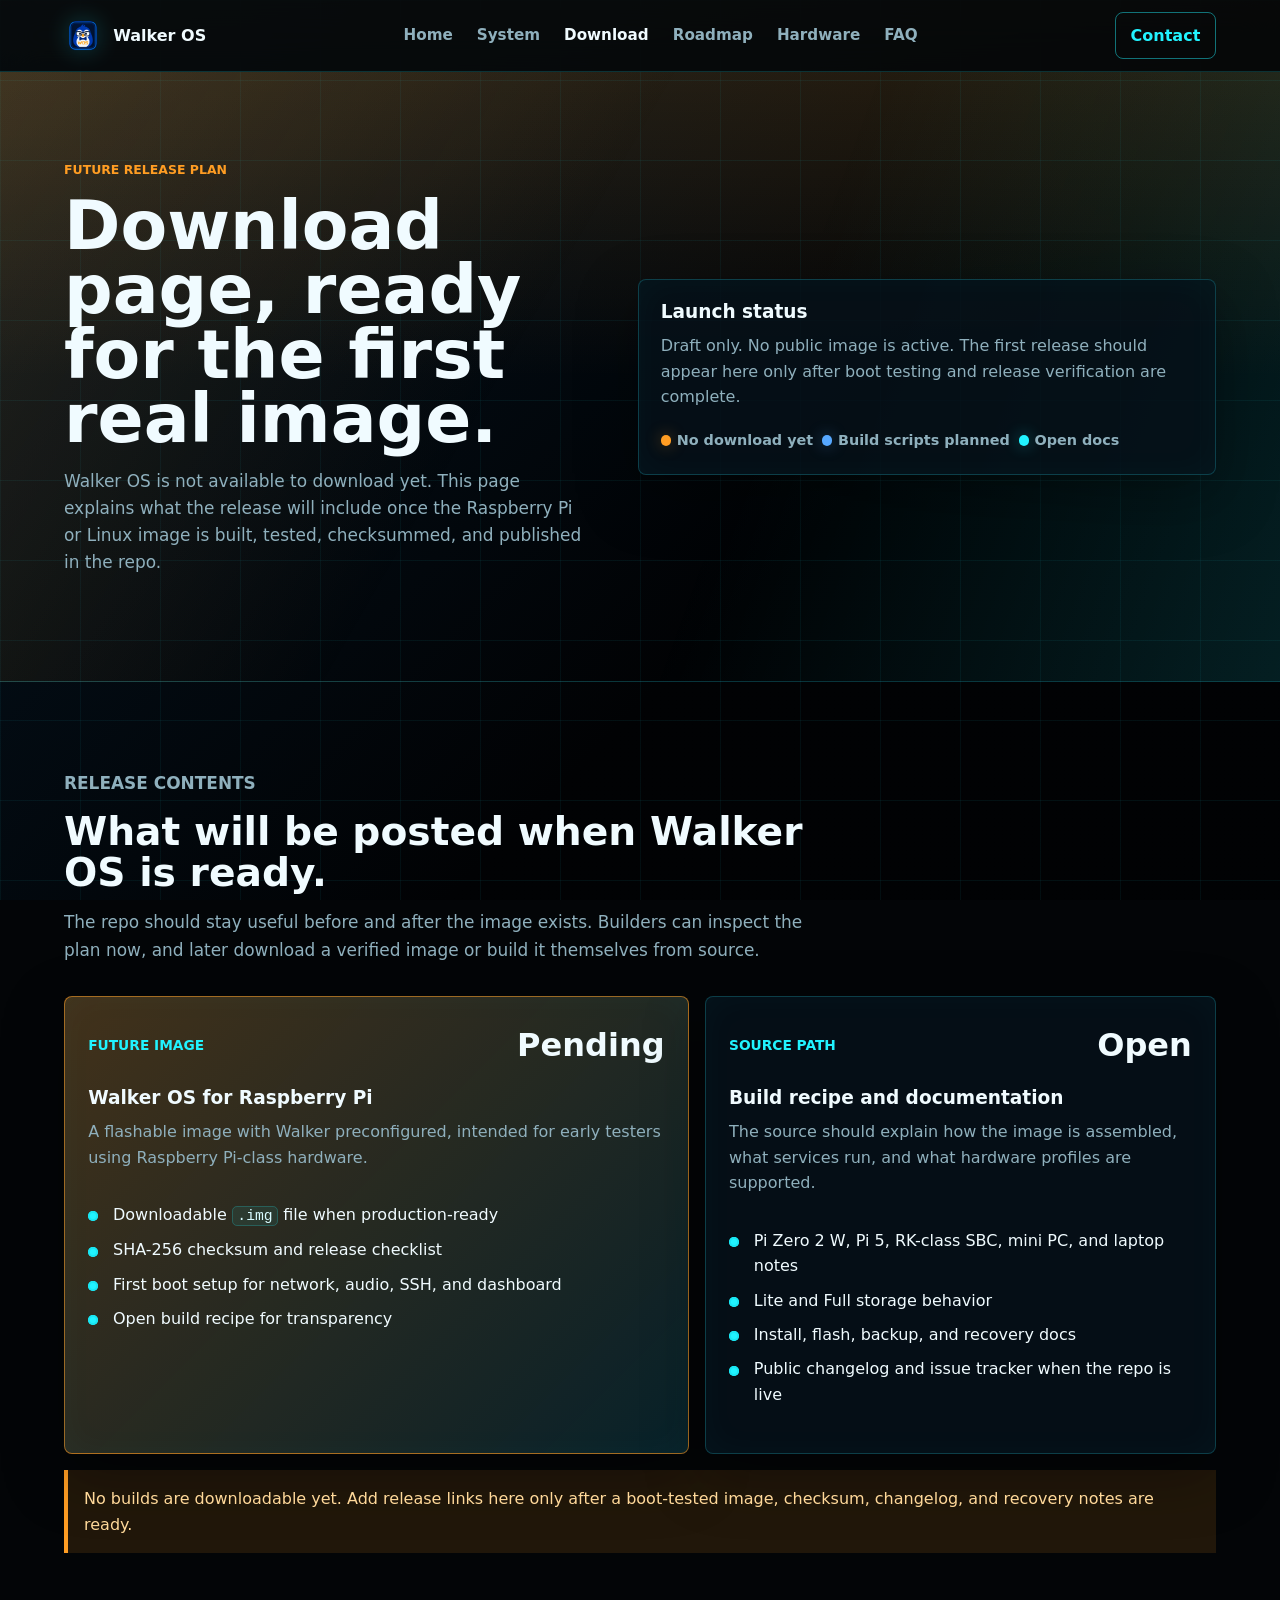
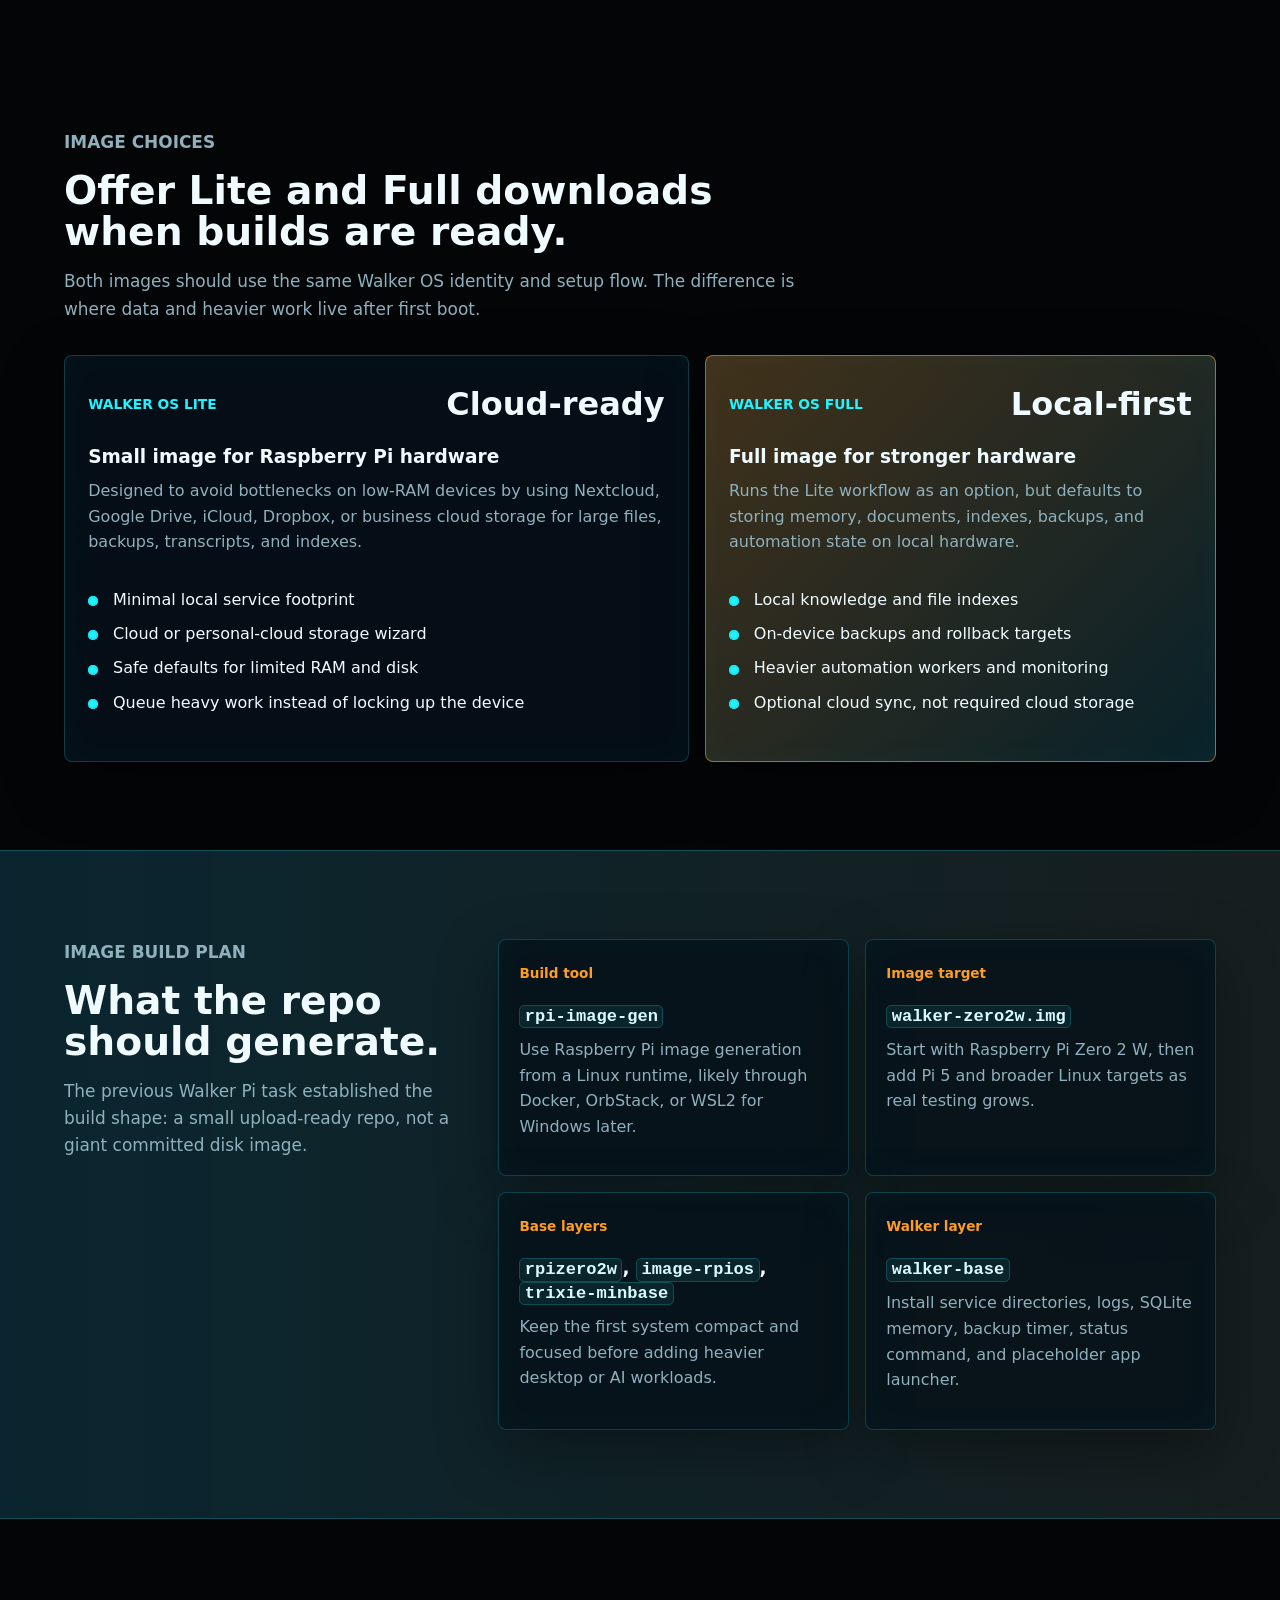
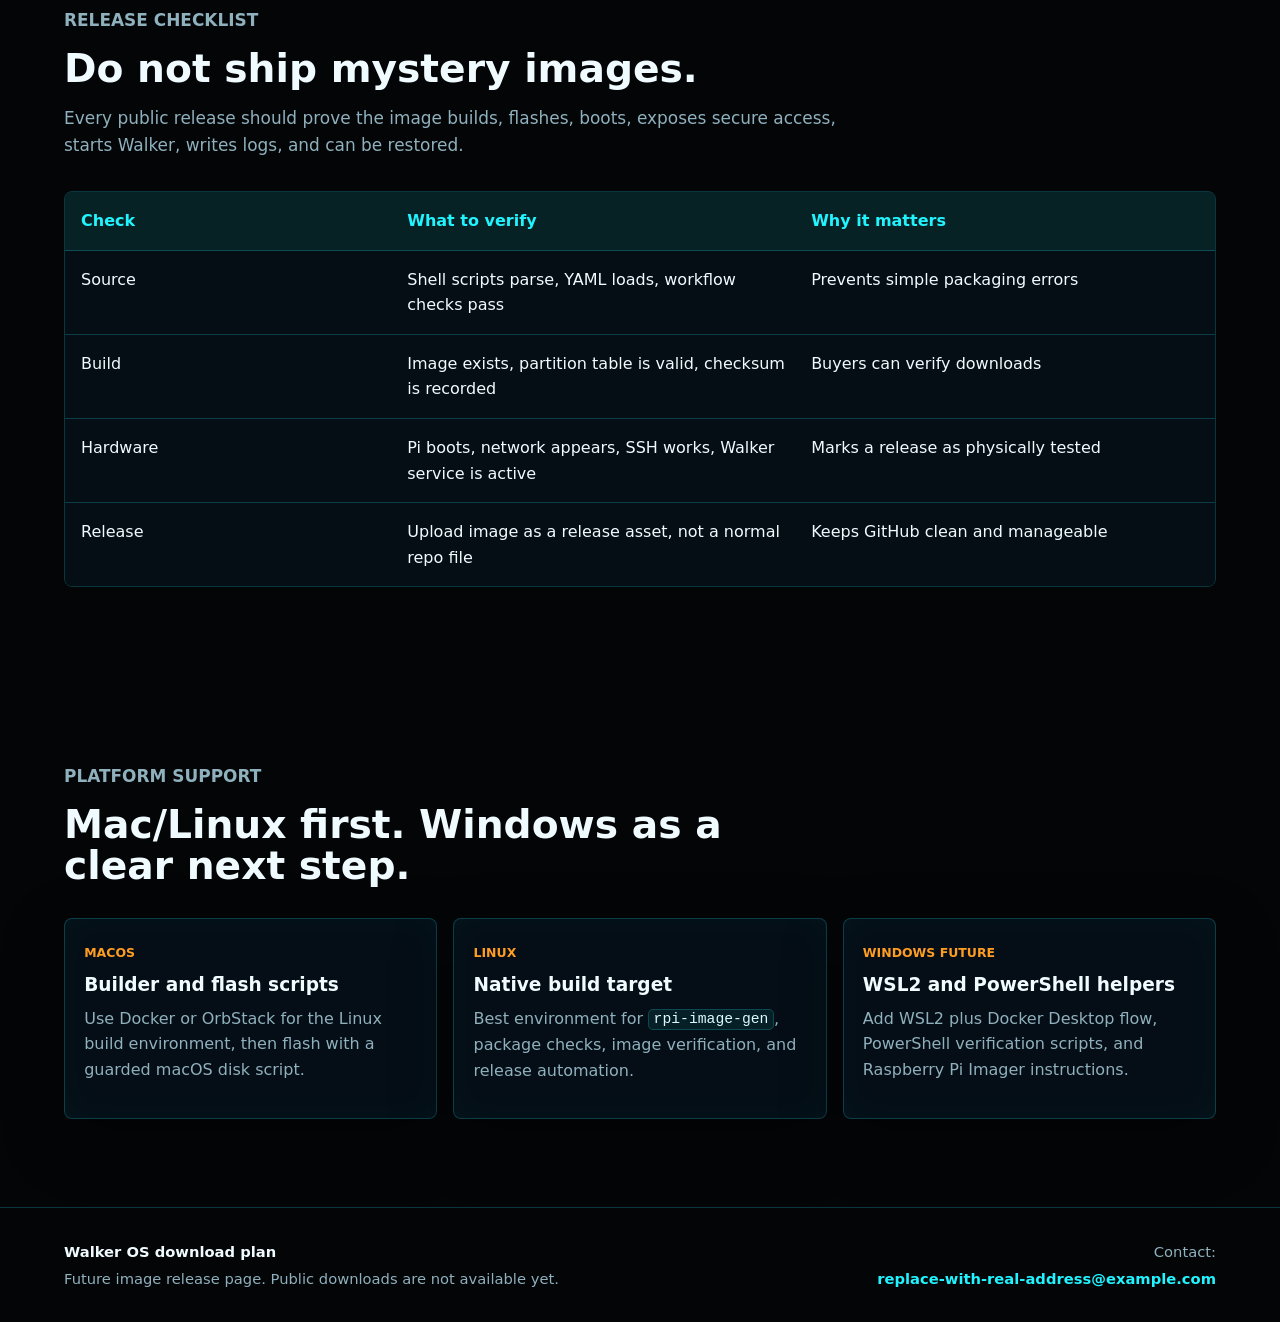
==== commit f1a8805d: "Add files via upload" ====
--- a/download.html
+++ b/download.html
@@ -6,7 +6,7 @@
     <title>Download Walker OS | Image and Release Plan</title>
     <meta
       name="description"
-      content="Walker OS download plan for an open-source-friendly Raspberry Pi image with build scripts, checksums, release checklist, and optional paid convenience bundles."
+      content="Walker OS download plan for an open-source-friendly Raspberry Pi image with build scripts, checksums, release checklist, and future GitHub Releases."
     >
     <link rel="icon" type="image/svg+xml" href="./favicon.svg">
     <link rel="stylesheet" href="./styles.css">
@@ -27,26 +27,27 @@
         <a href="./hardware.html">Hardware</a>
         <a href="./faq.html">FAQ</a>
       </nav>
-      <a class="header-action" href="#early-access">Early access</a>
+      <a class="header-action" href="./index.html#contact">Contact</a>
     </header>
 
     <main id="main">
       <section class="page-hero compact section-band">
         <div>
-          <p class="eyebrow">Digital product draft</p>
-          <h1>Downloadable image, open build path.</h1>
+          <p class="eyebrow">Future release plan</p>
+          <h1>Download page, ready for the first real image.</h1>
           <p class="hero-text">
-            Walker OS can be sold as a convenient signed image while keeping the builder repo,
-            scripts, layer files, and release checklist open for people who want to inspect or build it themselves.
+            Walker OS is not available to download yet. This page explains what the release will include once the
+            Raspberry Pi or Linux image is built, tested, checksummed, and published in the repo.
           </p>
         </div>
         <div class="page-panel">
           <h3>Launch status</h3>
           <p>
-            Draft only. Checkout, signed builds, license delivery, and support channels still need to be wired before launch.
+            Draft only. No public image is active. The first release should appear here
+            only after boot testing and release verification are complete.
           </p>
           <div class="page-kicker">
-            <span class="status-dot warn">Concept pricing</span>
+            <span class="status-dot warn">No download yet</span>
             <span class="status-dot future">Build scripts planned</span>
             <span class="status-dot">Open docs</span>
           </div>
@@ -55,51 +56,50 @@
 
       <section class="section">
         <div class="section-heading">
-          <p class="eyebrow">Product packages</p>
-          <h2>Sell convenience, support, and early access.</h2>
-          <p>
-            The open-source-friendly path stays visible: people can review the build recipe.
-            Paid tiers can focus on signed downloads, guided setup, updates, and founder access.
+          <p class="eyebrow">Release contents</p>
+          <h2>What will be posted when Walker OS is ready.</h2>
+          <p>
+            The repo should stay useful before and after the image exists. Builders can inspect the plan now,
+            and later download a verified image or build it themselves from source.
           </p>
         </div>
         <div class="product-layout">
           <article class="product-card featured">
             <div class="product-topline">
-              <span>Early Builder Image</span>
-              <strong>$39</strong>
+              <span>Future image</span>
+              <strong>Pending</strong>
             </div>
             <h3>Walker OS for Raspberry Pi</h3>
             <p>
-              A flashable image with Walker preconfigured, intended for early testers using Raspberry Pi hardware.
-            </p>
-            <ul class="check-list">
-              <li>Signed <code>.img</code> download when production-ready</li>
+              A flashable image with Walker preconfigured, intended for early testers using Raspberry Pi-class hardware.
+            </p>
+            <ul class="check-list">
+              <li>Downloadable <code>.img</code> file when production-ready</li>
               <li>SHA-256 checksum and release checklist</li>
               <li>First boot setup for network, audio, SSH, and dashboard</li>
               <li>Open build recipe for transparency</li>
             </ul>
-            <button class="button button-primary js-checkout" type="button">Mock checkout</button>
           </article>
           <article class="product-card">
             <div class="product-topline">
-              <span>Founder Kit</span>
-              <strong>$99</strong>
-            </div>
-            <h3>Profiles, roadmap access, and support</h3>
-            <p>
-              A higher tier for early adopters who want device profiles, beta modules, and closer feedback access.
-            </p>
-            <ul class="check-list">
-              <li>Pi Zero 2 W, Pi 5, mini PC, and laptop profiles</li>
-              <li>Experimental AR, car telemetry, cloud, and dashboard modules</li>
-              <li>Private changelog and setup notes</li>
-              <li>Founder feedback and feature voting</li>
-            </ul>
-            <button class="button button-secondary js-checkout" type="button">Reserve founder kit</button>
-          </article>
-        </div>
-        <p class="notice" role="status" id="checkoutStatus">
-          Draft only: connect checkout to Stripe, Gumroad, Lemon Squeezy, or GitHub Releases when the product is ready.
+              <span>Source path</span>
+              <strong>Open</strong>
+            </div>
+            <h3>Build recipe and documentation</h3>
+            <p>
+              The source should explain how the image is assembled, what services run, and what hardware profiles are supported.
+            </p>
+            <ul class="check-list">
+              <li>Pi Zero 2 W, Pi 5, RK-class SBC, mini PC, and laptop notes</li>
+              <li>Lite and Full storage behavior</li>
+              <li>Install, flash, backup, and recovery docs</li>
+              <li>Public changelog and issue tracker when the repo is live</li>
+            </ul>
+          </article>
+        </div>
+        <p class="notice" role="status">
+          No builds are downloadable yet. Add release links here only after a boot-tested image, checksum, changelog,
+          and recovery notes are ready.
         </p>
       </section>
 
@@ -211,7 +211,7 @@
           <div class="comparison-row">
             <span>Hardware</span>
             <span>Pi boots, network appears, SSH works, Walker service is active</span>
-            <span>Marks a build as physically tested</span>
+            <span>Marks a release as physically tested</span>
           </div>
           <div class="comparison-row">
             <span>Release</span>
@@ -245,30 +245,17 @@
         </div>
       </section>
 
-      <section id="early-access" class="section signup-section">
-        <div class="signup-panel">
-          <div>
-            <p class="eyebrow">Early access</p>
-            <h2>Get notified when downloads are real.</h2>
-            <p>
-              The current buttons are mockups. This form is ready to connect to a real mailing list or founder checkout later.
-            </p>
-          </div>
-          <form class="signup-form" id="signupForm">
-            <label for="email">Email</label>
-            <div class="form-row">
-              <input id="email" name="email" type="email" placeholder="you@example.com" autocomplete="email" required>
-              <button class="button button-primary" type="submit">Request access</button>
-            </div>
-            <p class="form-status" id="formStatus" role="status"></p>
-          </form>
-        </div>
-      </section>
     </main>
 
-    <footer class="site-footer">
-      <span>Walker OS download plan</span>
-      <span>Draft product packaging for an open-source-friendly OS image.</span>
+    <footer class="site-footer" id="contact">
+      <div>
+        <span>Walker OS download plan</span>
+        <span>Future image release page. Public downloads are not available yet.</span>
+      </div>
+      <address>
+        Contact:
+        <a href="mailto:replace-with-real-address@example.com">replace-with-real-address@example.com</a>
+      </address>
     </footer>
 
     <script src="./script.js"></script>
--- a/styles.css
+++ b/styles.css
@@ -171,6 +171,18 @@
   margin-top: 0.85rem;
 }
 
+.logo-actions {
+  display: flex;
+  flex-wrap: wrap;
+  justify-content: center;
+  gap: 0.75rem;
+  margin-top: 0.9rem;
+}
+
+.logo-actions .button {
+  margin-top: 0;
+}
+
 .logo-option strong {
   display: block;
 }
@@ -183,7 +195,7 @@
 
 .asset-downloads {
   display: grid;
-  grid-template-columns: repeat(5, minmax(0, 1fr));
+  grid-template-columns: repeat(auto-fit, minmax(160px, 1fr));
   gap: 0.75rem;
 }
 
@@ -290,7 +302,6 @@
 .hero-text,
 .section-heading p,
 .safety-copy p,
-.signup-panel p,
 .faq-list p {
   color: var(--muted);
   font-size: 1.06rem;
@@ -369,6 +380,253 @@
 .hero-stats dd {
   margin: 0.2rem 0 0;
   font-weight: 850;
+}
+
+.hardware-hero {
+  position: relative;
+  isolation: isolate;
+  min-height: 580px;
+  display: grid;
+  align-content: center;
+  place-items: center;
+  gap: 0.85rem;
+  overflow: hidden;
+}
+
+.hardware-hero::before {
+  content: "";
+  position: absolute;
+  inset: 8% 2% 0;
+  z-index: -1;
+  border: 1px solid rgba(33, 243, 255, 0.18);
+  border-radius: 8px;
+  background:
+    linear-gradient(rgba(33, 243, 255, 0.08) 1px, transparent 1px),
+    linear-gradient(90deg, rgba(33, 243, 255, 0.06) 1px, transparent 1px),
+    radial-gradient(circle at 72% 20%, rgba(255, 157, 35, 0.2), transparent 32%),
+    rgba(1, 5, 9, 0.18);
+  background-size: 42px 42px, 42px 42px, auto, auto;
+  transform: perspective(900px) rotateX(58deg) translateY(80px);
+  transform-origin: bottom;
+}
+
+.hardware-hero picture {
+  --scroll-float: 0px;
+  --base-float: 0px;
+  width: min(100%, 760px);
+  animation: hardware-drift 7.5s ease-in-out infinite;
+  filter: drop-shadow(0 34px 60px rgba(0, 0, 0, 0.5));
+}
+
+.hardware-hero img {
+  border: 0;
+  border-radius: 0;
+  box-shadow: none;
+}
+
+.hardware-tags {
+  display: flex;
+  flex-wrap: wrap;
+  justify-content: center;
+  gap: 0.65rem;
+  width: min(100%, 760px);
+}
+
+.hardware-tag {
+  display: inline-flex;
+  align-items: center;
+  gap: 0.48rem;
+  border: 1px solid rgba(33, 243, 255, 0.34);
+  border-radius: 8px;
+  padding: 0.56rem 0.72rem;
+  background: rgba(1, 8, 14, 0.78);
+  box-shadow: 0 12px 28px rgba(0, 0, 0, 0.24), 0 0 18px rgba(33, 243, 255, 0.1);
+  color: var(--ink);
+  font-size: 0.78rem;
+  font-weight: 900;
+  line-height: 1.25;
+  text-transform: uppercase;
+}
+
+.hardware-tag::before {
+  content: "";
+  display: inline-block;
+  flex: 0 0 auto;
+  width: 0.58rem;
+  height: 0.58rem;
+  border-radius: 50%;
+  background: var(--amber);
+  box-shadow: 0 0 14px rgba(255, 157, 35, 0.5);
+}
+
+@keyframes hardware-drift {
+  0%,
+  100% {
+    transform: translate3d(0, calc(var(--base-float) + var(--scroll-float) - 8px), 0);
+  }
+
+  50% {
+    transform: translate3d(0, calc(var(--base-float) + var(--scroll-float) + 8px), 0);
+  }
+}
+
+.ai-runtime-showcase {
+  border-block: 1px solid var(--line);
+  background:
+    radial-gradient(circle at 16% 22%, rgba(255, 157, 35, 0.13), transparent 30%),
+    linear-gradient(110deg, rgba(33, 243, 255, 0.08), rgba(255, 157, 35, 0.05)),
+    rgba(3, 8, 13, 0.86);
+}
+
+.runtime-grid {
+  display: grid;
+  grid-template-columns: minmax(0, 1.02fr) minmax(320px, 0.98fr);
+  gap: 1rem;
+  align-items: stretch;
+}
+
+.model-stack,
+.voice-demo-card {
+  border: 1px solid var(--line);
+  border-radius: var(--radius);
+  background:
+    linear-gradient(145deg, rgba(33, 243, 255, 0.07), rgba(255, 157, 35, 0.05)),
+    rgba(7, 17, 26, 0.88);
+  box-shadow: 0 22px 70px rgba(0, 0, 0, 0.34), inset 0 0 40px rgba(33, 243, 255, 0.035);
+}
+
+.model-stack {
+  display: grid;
+  gap: 1px;
+  overflow: hidden;
+  background-color: rgba(33, 243, 255, 0.14);
+}
+
+.runtime-row {
+  display: grid;
+  grid-template-columns: 92px minmax(0, 1fr);
+  gap: 1rem;
+  align-items: start;
+  padding: 1.2rem;
+  background: rgba(7, 17, 26, 0.95);
+}
+
+.primary-route {
+  background:
+    linear-gradient(90deg, rgba(255, 157, 35, 0.12), rgba(7, 17, 26, 0.95) 55%),
+    rgba(7, 17, 26, 0.95);
+}
+
+.runtime-badge {
+  display: inline-flex;
+  align-items: center;
+  justify-content: center;
+  min-height: 34px;
+  border: 1px solid rgba(255, 157, 35, 0.5);
+  border-radius: 999px;
+  padding: 0.25rem 0.65rem;
+  color: #ffd79b;
+  font-size: 0.72rem;
+  font-weight: 900;
+  text-transform: uppercase;
+}
+
+.runtime-badge.local-route {
+  border-color: rgba(33, 243, 255, 0.42);
+  color: var(--mint);
+}
+
+.runtime-badge.voice-route {
+  border-color: rgba(87, 168, 255, 0.5);
+  color: #a8ceff;
+}
+
+.runtime-row h3,
+.voice-demo-card h3 {
+  margin-bottom: 0.35rem;
+}
+
+.runtime-row p,
+.voice-demo-card p {
+  margin-bottom: 0;
+  color: var(--muted);
+}
+
+.voice-demo-card {
+  position: relative;
+  display: grid;
+  align-content: center;
+  gap: 1.15rem;
+  padding: 1.35rem;
+  overflow: hidden;
+}
+
+.voice-demo-card::after {
+  content: "";
+  position: absolute;
+  right: -5rem;
+  bottom: -5rem;
+  width: 15rem;
+  aspect-ratio: 1;
+  border: 1px solid rgba(33, 243, 255, 0.22);
+  border-radius: 50%;
+  box-shadow:
+    inset 0 0 35px rgba(33, 243, 255, 0.1),
+    0 0 50px rgba(255, 157, 35, 0.08);
+  pointer-events: none;
+}
+
+.voice-orb {
+  display: inline-grid;
+  grid-template-columns: repeat(3, 0.36rem);
+  align-items: center;
+  gap: 0.36rem;
+  width: fit-content;
+  min-height: 42px;
+  border: 1px solid rgba(33, 243, 255, 0.28);
+  border-radius: 999px;
+  padding: 0.5rem 0.68rem;
+  background: rgba(1, 8, 14, 0.68);
+  box-shadow: 0 0 24px rgba(33, 243, 255, 0.12);
+}
+
+.voice-orb span {
+  display: block;
+  width: 0.36rem;
+  border-radius: 999px;
+  background: var(--mint);
+  box-shadow: 0 0 14px rgba(33, 243, 255, 0.55);
+}
+
+.voice-orb span:nth-child(1) {
+  height: 1rem;
+}
+
+.voice-orb span:nth-child(2) {
+  height: 1.8rem;
+  background: var(--amber);
+  box-shadow: 0 0 16px rgba(255, 157, 35, 0.58);
+}
+
+.voice-orb span:nth-child(3) {
+  height: 1.25rem;
+}
+
+.voice-demo-card audio,
+.locked-voice-button {
+  position: relative;
+  z-index: 1;
+  width: 100%;
+  border: 1px solid rgba(33, 243, 255, 0.28);
+  border-radius: 999px;
+  background: rgba(1, 8, 14, 0.9);
+}
+
+.locked-voice-button:disabled {
+  cursor: not-allowed;
+  border-color: rgba(255, 157, 35, 0.36);
+  color: #ffd79b;
+  opacity: 1;
 }
 
 .console {
@@ -507,7 +765,6 @@
 .safety-grid article,
 .diagram-card,
 .hardware-table,
-.signup-panel,
 .roadmap-panel,
 .faq-list details,
 .hud-card,
@@ -707,6 +964,15 @@
     #020509;
 }
 
+.hardware-page-visual {
+  min-height: 0;
+  padding: 0.75rem;
+}
+
+.hardware-page-visual img {
+  border-radius: 8px;
+}
+
 .hardware-table {
   overflow: hidden;
 }
@@ -761,27 +1027,6 @@
   border-color: rgba(255, 157, 35, 0.18);
   box-shadow: none;
   padding: 1.2rem;
-}
-
-.signup-section {
-  background:
-    linear-gradient(135deg, rgba(255, 157, 35, 0.16), rgba(33, 243, 255, 0.08)),
-    var(--paper);
-}
-
-.signup-panel {
-  display: grid;
-  grid-template-columns: minmax(0, 0.9fr) minmax(300px, 1.1fr);
-  gap: 2rem;
-  align-items: center;
-  padding: 1.6rem;
-}
-
-.signup-form label {
-  display: block;
-  margin-bottom: 0.45rem;
-  color: var(--mint);
-  font-weight: 900;
 }
 
 .form-row {
@@ -807,13 +1052,6 @@
   outline-offset: 3px;
 }
 
-.form-status {
-  min-height: 1.5rem;
-  margin: 0.7rem 0 0;
-  color: var(--amber);
-  font-weight: 800;
-}
-
 .faq-list {
   display: grid;
   gap: 0.8rem;
@@ -840,6 +1078,28 @@
   border-top: 1px solid var(--line);
   color: var(--muted);
   font-size: 0.92rem;
+}
+
+.site-footer div,
+.site-footer address {
+  display: grid;
+  gap: 0.18rem;
+}
+
+.site-footer address {
+  margin: 0;
+  font-style: normal;
+  text-align: right;
+}
+
+.site-footer a {
+  color: var(--mint);
+  font-weight: 850;
+}
+
+.site-footer span:first-child {
+  color: var(--ink);
+  font-weight: 900;
 }
 
 .page-hero {
@@ -1175,17 +1435,30 @@
   .hero,
   .page-hero,
   .product-layout,
+  .runtime-grid,
   .section-split,
   .roadmap-panel,
   .hardware-layout,
   .safety-section,
-  .signup-panel,
   .source-callout {
     grid-template-columns: 1fr;
   }
 
   .hero {
     min-height: auto;
+  }
+
+  .hardware-hero {
+    min-height: 440px;
+  }
+
+  .hardware-tag {
+    width: 100%;
+    justify-content: center;
+  }
+
+  .hardware-hero {
+    gap: 0.8rem;
   }
 
   .safety-grid,
@@ -1252,12 +1525,20 @@
     grid-column: auto;
   }
 
+  .runtime-row {
+    grid-template-columns: 1fr;
+  }
+
   .form-row {
     display: grid;
   }
 
   .site-footer {
     flex-direction: column;
+  }
+
+  .site-footer address {
+    text-align: left;
   }
 }
 
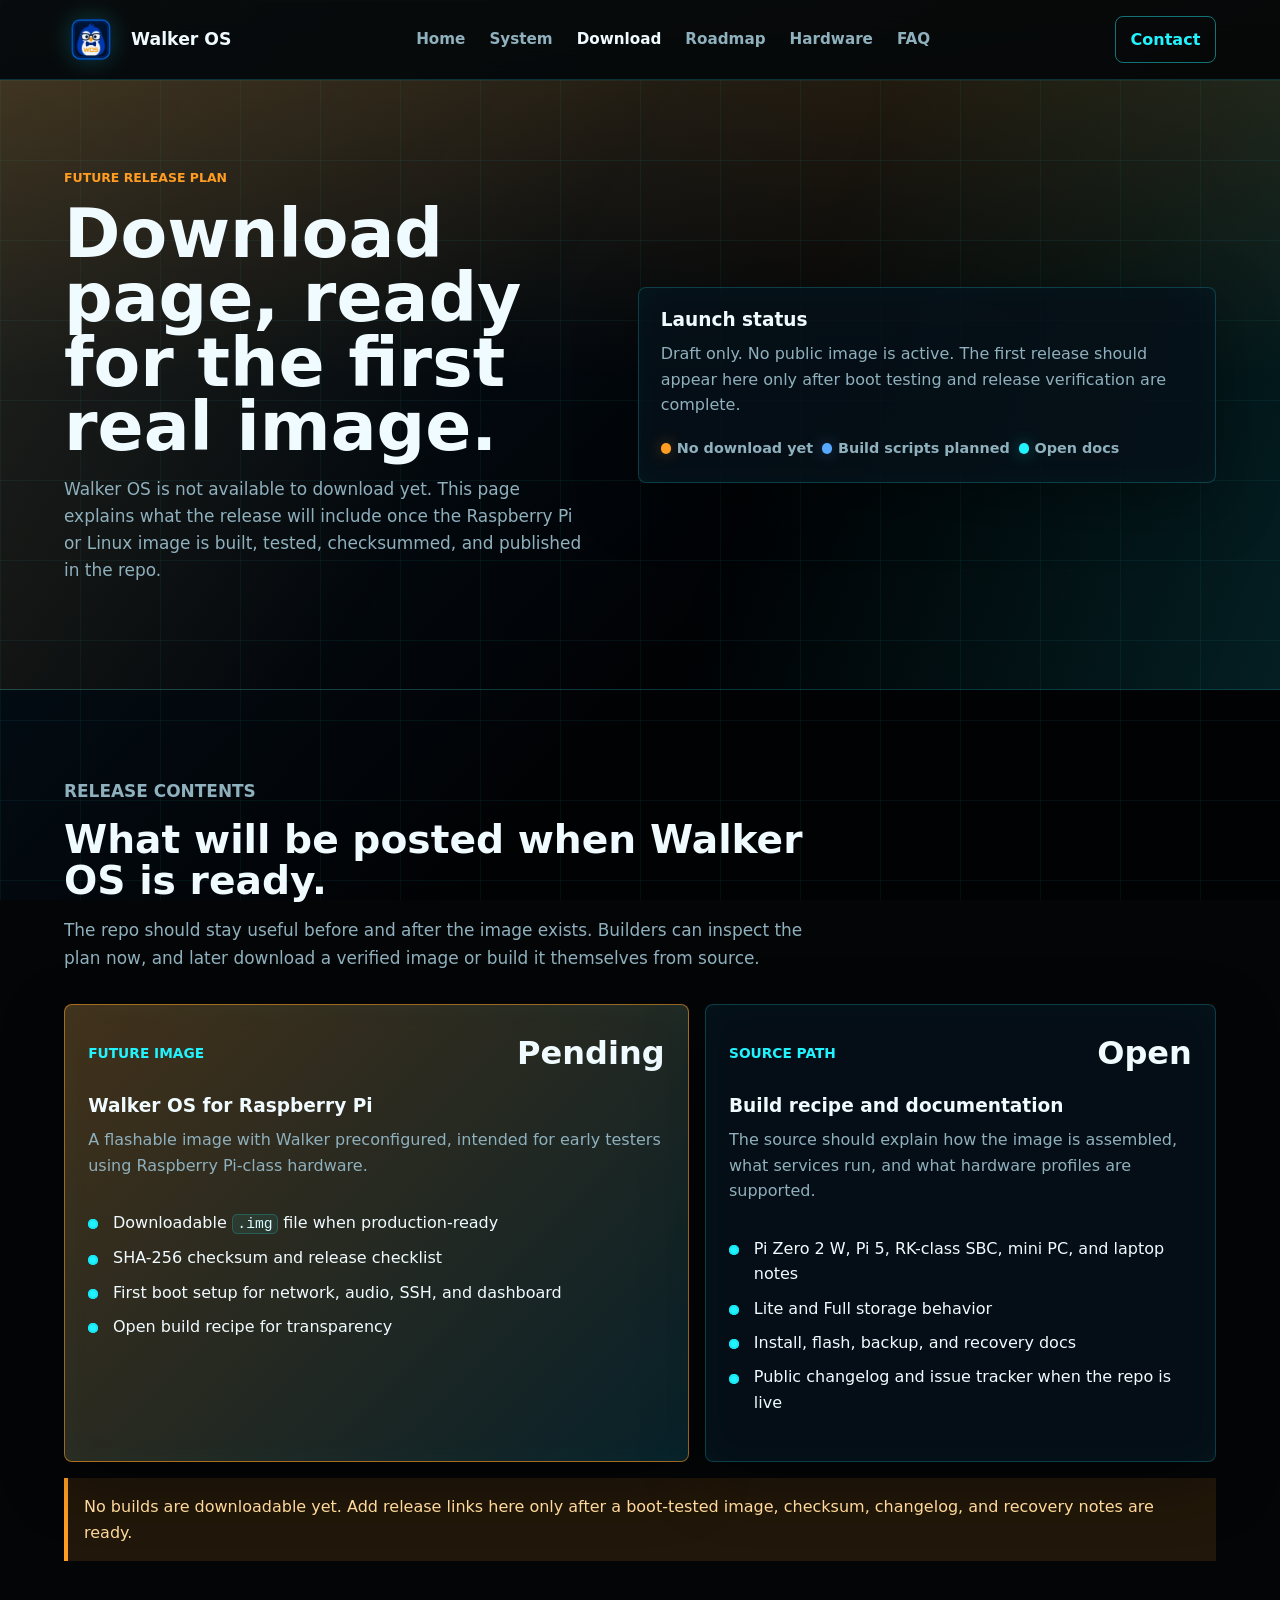
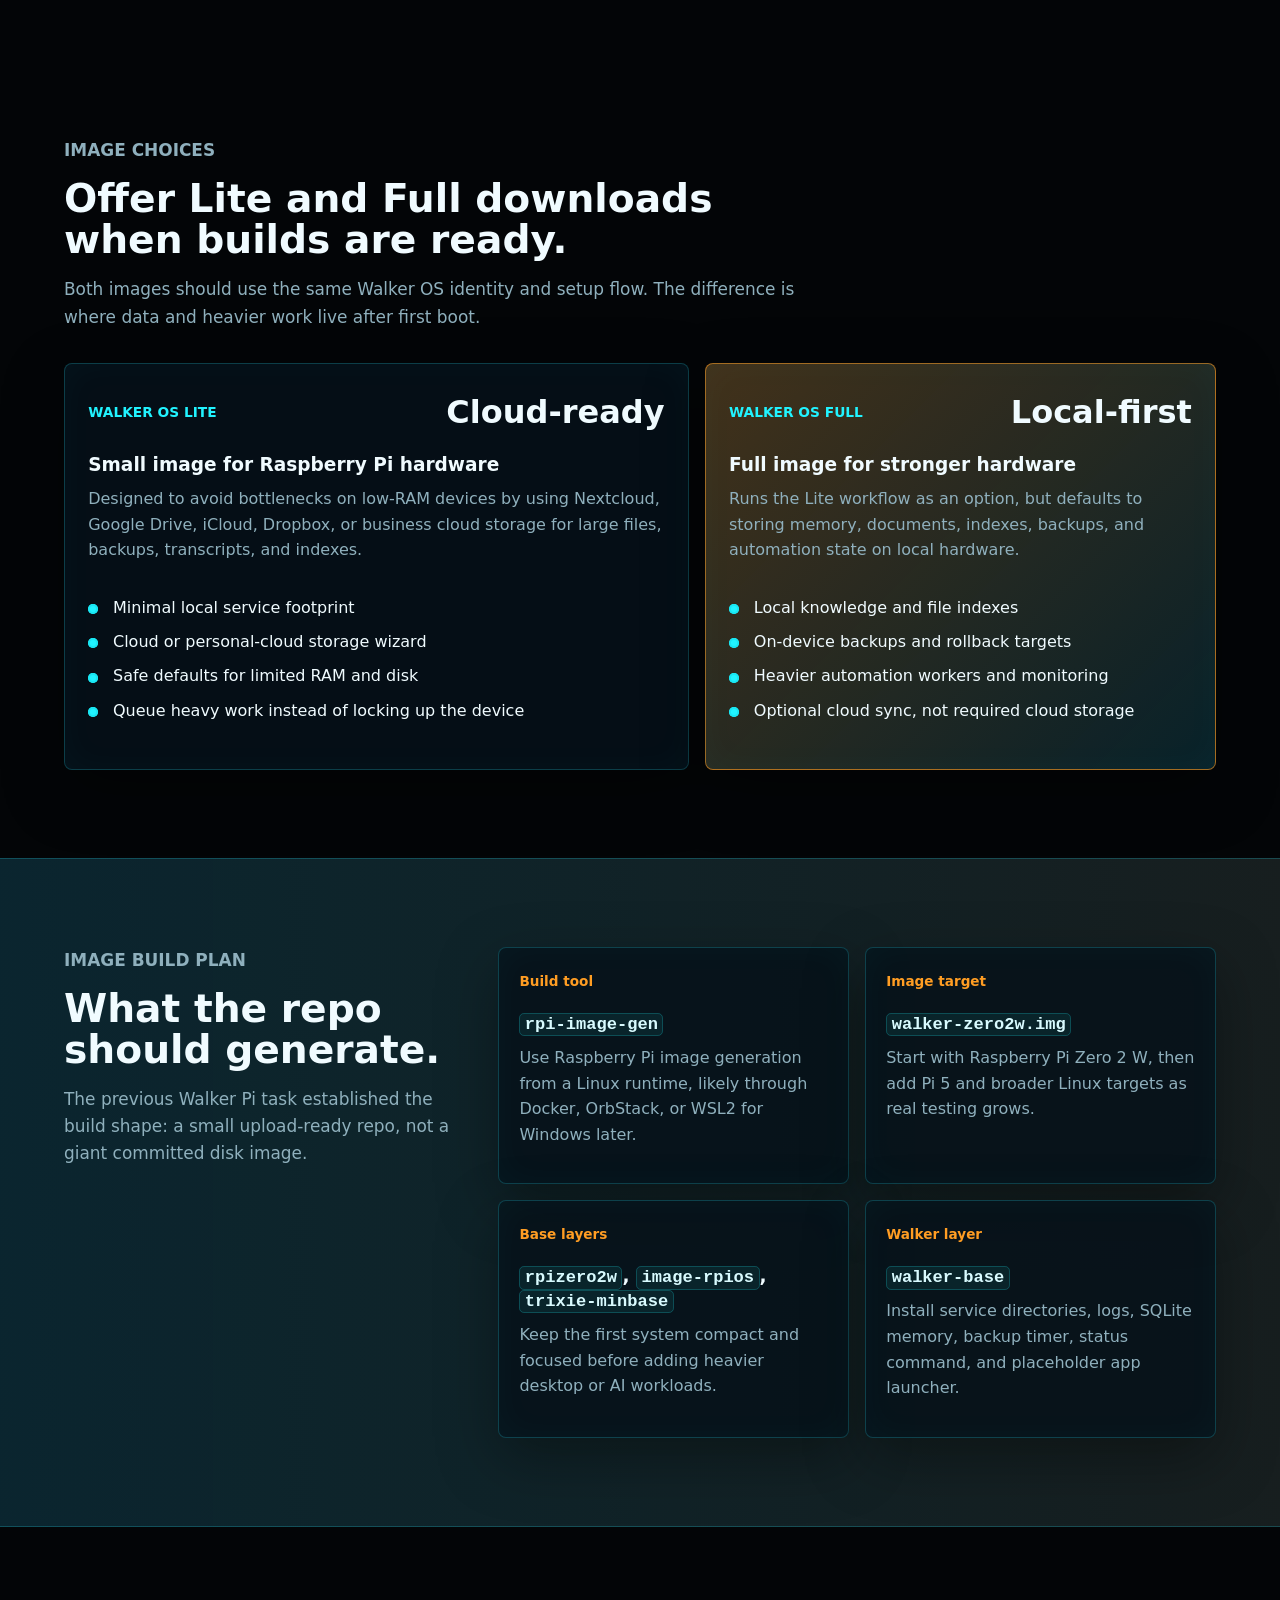
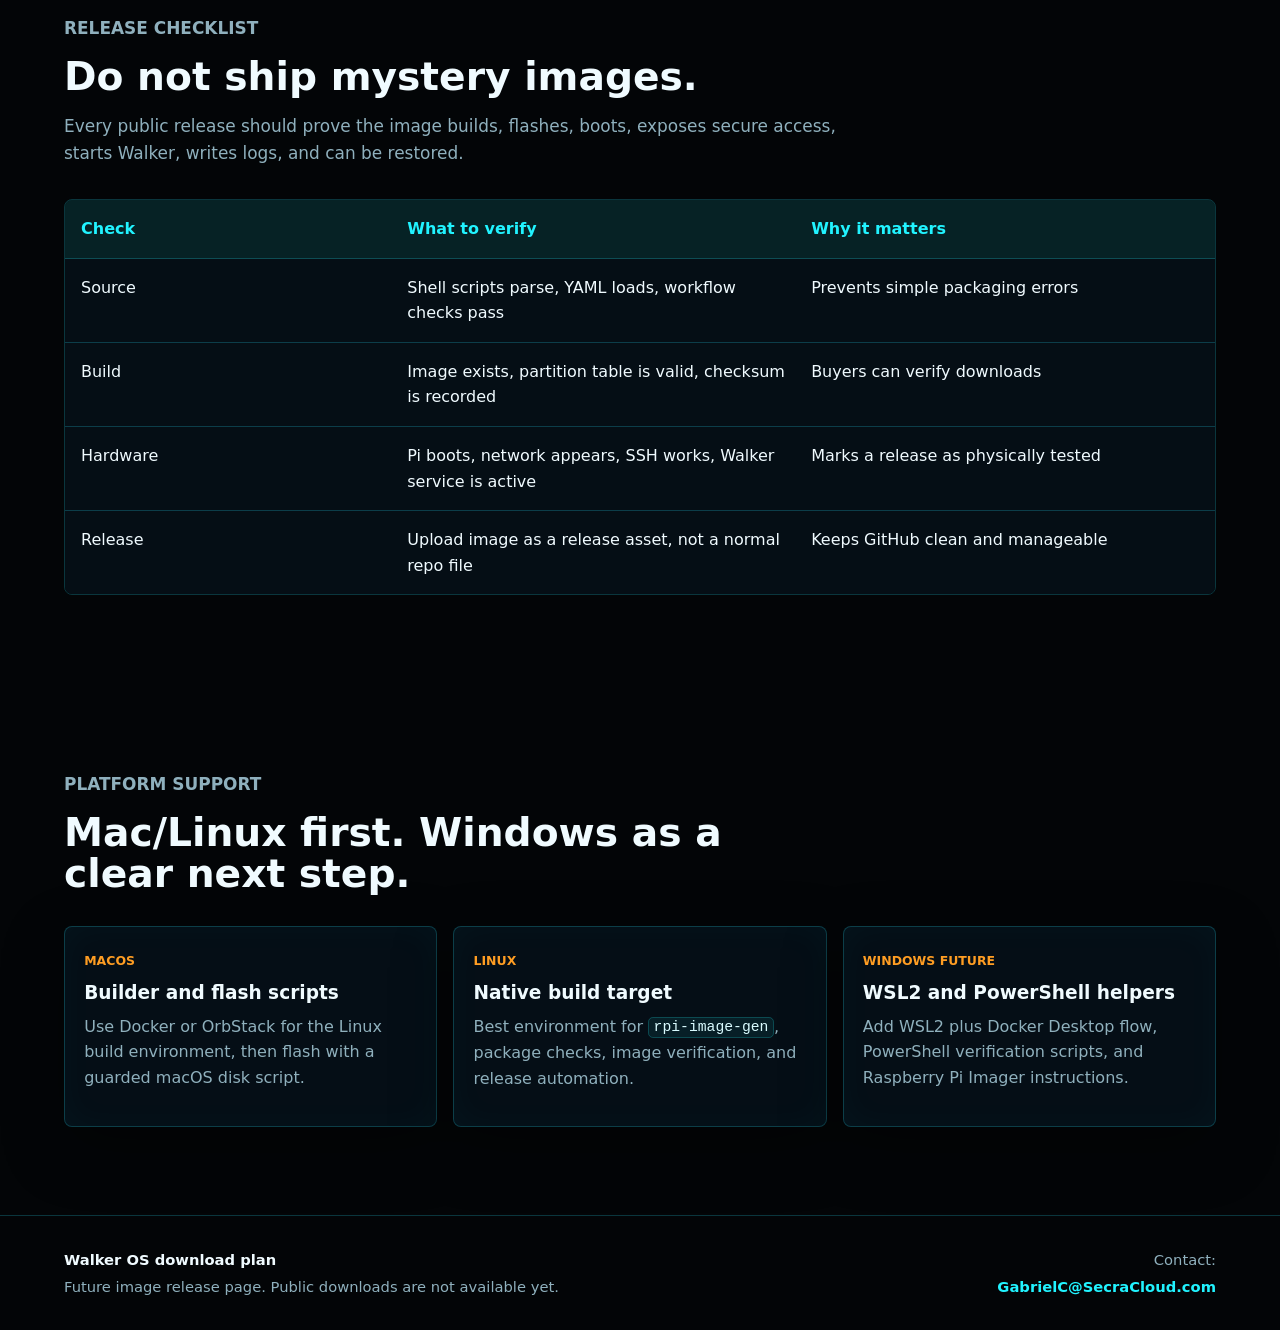
==== commit f958c906: "Update contact email in download.html" ====
--- a/download.html
+++ b/download.html
@@ -254,7 +254,7 @@
       </div>
       <address>
         Contact:
-        <a href="mailto:replace-with-real-address@example.com">replace-with-real-address@example.com</a>
+        <a href="mailto:GabrielC@SecraCloud.com">GabrielC@SecraCloud.com</a>
       </address>
     </footer>
 
--- a/styles.css
+++ b/styles.css
@@ -104,7 +104,7 @@
   align-items: center;
   justify-content: space-between;
   gap: 1rem;
-  min-height: 72px;
+  min-height: 80px;
   padding: 0 5vw;
   border-bottom: 1px solid rgba(33, 243, 255, 0.18);
   background: rgba(1, 5, 9, 0.82);
@@ -120,14 +120,15 @@
 }
 
 .brand {
-  gap: 0.7rem;
+  gap: 0.82rem;
+  font-size: 1.08rem;
   font-weight: 800;
 }
 
 .brand-icon {
   display: block;
-  width: 38px;
-  height: 38px;
+  width: 54px;
+  height: 54px;
   object-fit: contain;
   filter: drop-shadow(0 0 12px rgba(33, 243, 255, 0.22));
 }
@@ -385,12 +386,12 @@
 .hardware-hero {
   position: relative;
   isolation: isolate;
-  min-height: 580px;
+  min-height: 0;
   display: grid;
   align-content: center;
   place-items: center;
   gap: 0.85rem;
-  overflow: hidden;
+  overflow: visible;
 }
 
 .hardware-hero::before {
@@ -410,17 +411,30 @@
   transform-origin: bottom;
 }
 
-.hardware-hero picture {
-  --scroll-float: 0px;
-  --base-float: 0px;
+.hardware-showcase {
+  position: relative;
+  z-index: 1;
   width: min(100%, 760px);
-  animation: hardware-drift 7.5s ease-in-out infinite;
-  filter: drop-shadow(0 34px 60px rgba(0, 0, 0, 0.5));
+  max-width: 760px;
+  margin: 0;
+  border: 1px solid rgba(33, 243, 255, 0.3);
+  border-radius: 8px;
+  padding: 0.65rem;
+  background:
+    linear-gradient(135deg, rgba(33, 243, 255, 0.12), rgba(255, 157, 35, 0.08)),
+    rgba(2, 8, 14, 0.82);
+  box-shadow: 0 24px 70px rgba(0, 0, 0, 0.44), inset 0 0 38px rgba(33, 243, 255, 0.05);
+  filter:
+    drop-shadow(0 34px 60px rgba(0, 0, 0, 0.5))
+    drop-shadow(0 0 34px rgba(33, 243, 255, 0.14));
 }
 
 .hardware-hero img {
+  display: block;
+  width: 100%;
+  height: auto;
   border: 0;
-  border-radius: 0;
+  border-radius: 6px;
   box-shadow: none;
 }
 
@@ -612,8 +626,7 @@
   height: 1.25rem;
 }
 
-.voice-demo-card audio,
-.locked-voice-button {
+.voice-demo-card audio {
   position: relative;
   z-index: 1;
   width: 100%;
@@ -622,11 +635,37 @@
   background: rgba(1, 8, 14, 0.9);
 }
 
-.locked-voice-button:disabled {
-  cursor: not-allowed;
-  border-color: rgba(255, 157, 35, 0.36);
-  color: #ffd79b;
-  opacity: 1;
+.voice-play-button {
+  position: relative;
+  z-index: 1;
+  display: flex;
+  align-items: center;
+  justify-content: space-between;
+  gap: 1rem;
+  min-height: 52px;
+  width: 100%;
+  border: 1px solid rgba(255, 157, 35, 0.58);
+  border-radius: 999px;
+  padding: 0.85rem 1rem;
+  background:
+    linear-gradient(135deg, rgba(255, 157, 35, 0.18), rgba(33, 243, 255, 0.08)),
+    rgba(1, 8, 14, 0.86);
+  color: var(--ink);
+  cursor: pointer;
+  font-weight: 900;
+  text-align: left;
+}
+
+.voice-play-button:hover {
+  border-color: rgba(255, 157, 35, 0.88);
+  box-shadow: 0 0 26px rgba(255, 157, 35, 0.14);
+}
+
+.voice-play-button small {
+  color: var(--amber);
+  font-size: 0.78rem;
+  font-weight: 900;
+  text-transform: uppercase;
 }
 
 .console {
